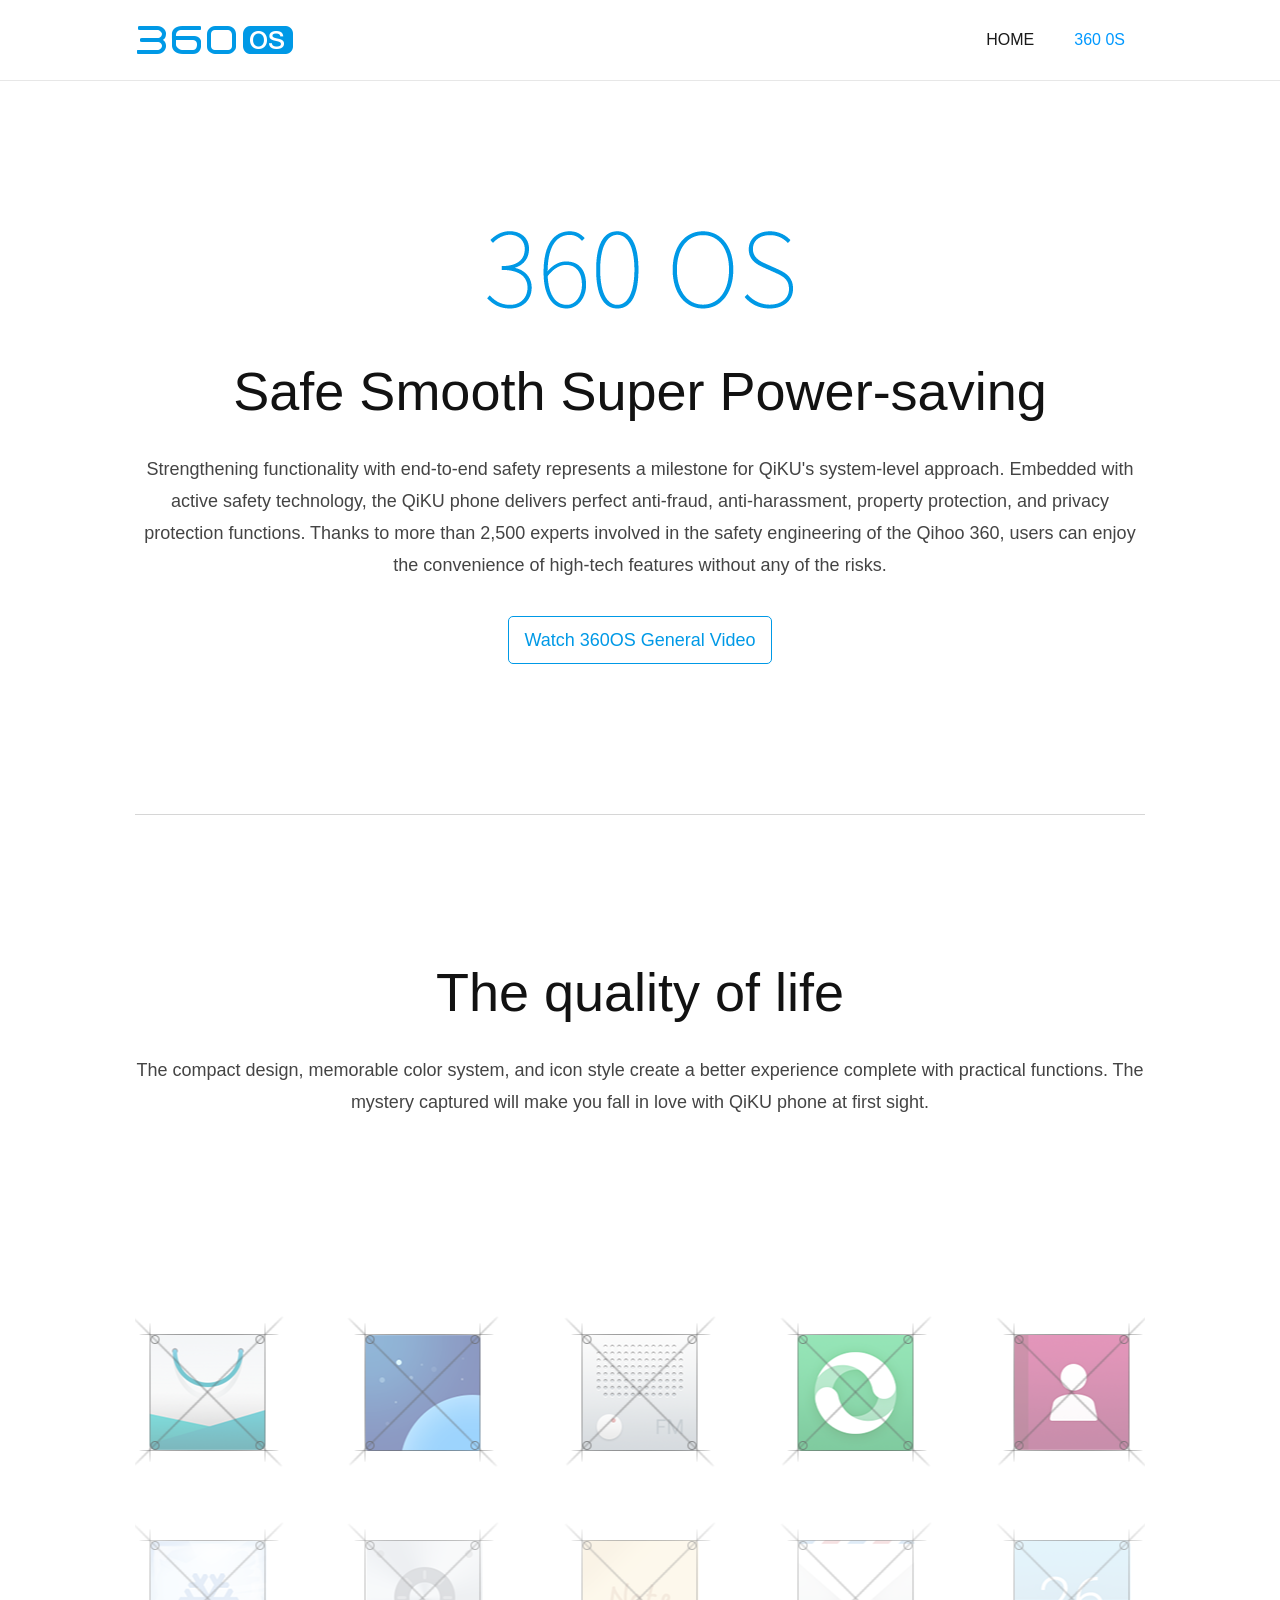
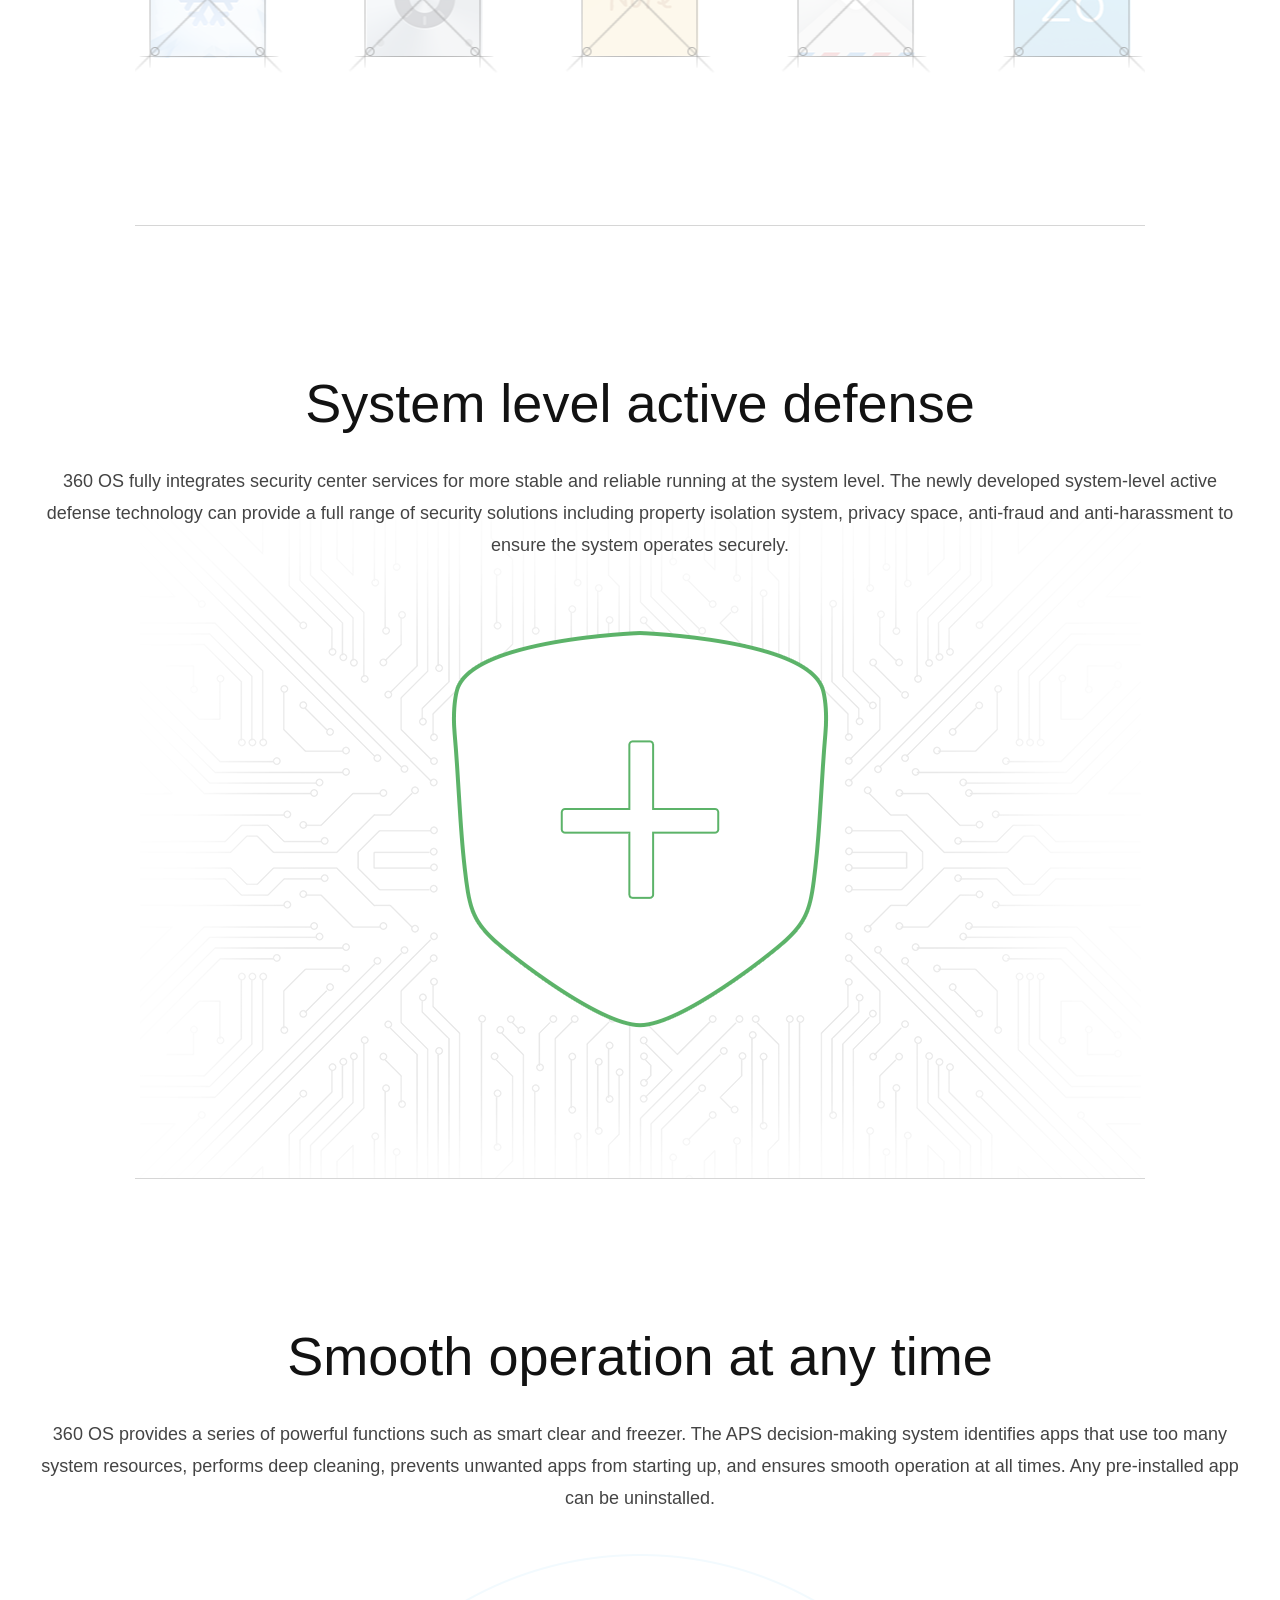
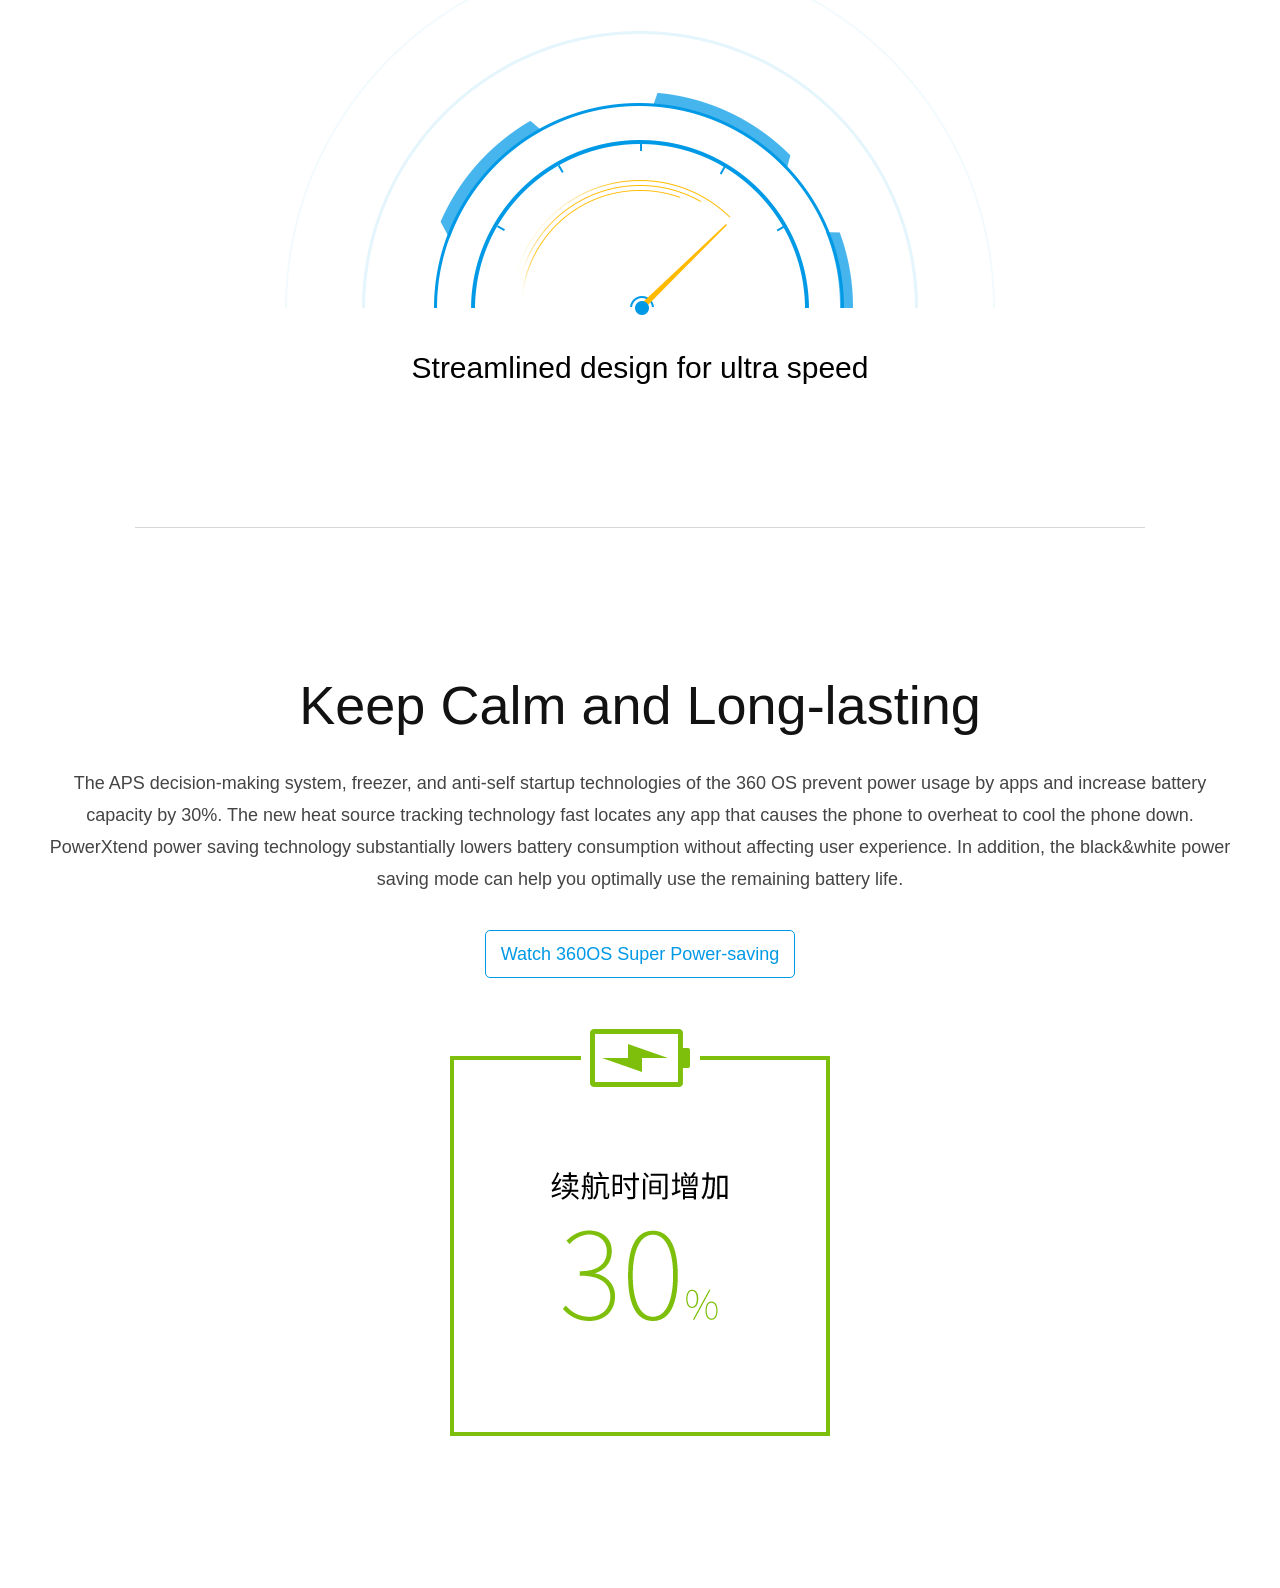
==== 360os.html @ 725a2d36 "added bundle complete" ====
<!doctype html>
<html>
    <head>
        <meta charset="utf-8">
        <title>360 OS</title>
         <meta name="keywords" content="qiku,360os">
        <meta name="description" content="qiku mall">
        <link rel="stylesheet" href="style/360os/base.css">
    </head>
    <body>
        <!-- <div class="toptb">
            <div class="head">
                <div class="tb_nav">
                    <a href="http://www.qiku.com/en/index.html" target="_blank">HOME</a>
                    <span>|</span>
                    <a href="http://mall.360.com/" target="_blank">360 MALL</a>
                    <span>|</span>
                    <a href="360os.html" class="current">360 0S</a>
                </div>
            </div>
        </div> -->
        <div class="header">
            <div class="head">
                <a href="360os.html" class="logo"></a>
                <ul class="head_nav">
                    <!--<li class="current"><a href="360os.html">概述</a></li>
                     <li><a href="design.html">设计</a></li>
                    <li><a href="safe.html">安全</a></li>
                    <li><a href="brisk.html">轻快</a></li>
                    <li><a href="power.html">省电</a></li> -->
                    <li><a href="../en/qikuterra.html" target="_blank">HOME</a></li>
                    <li class="current"><a href="360os.html" class="current">360 0S</a></li>
                </ul>
            </div>
        </div>
        <div class="overviews wraper">
            <div class="section part_os over_part_1">
                <div class="container">
                    <div class="over_os_title">
                        <figure class="os_title"></figure>
                        <!--<img src="images/360os_title.png">-->
                    </div>
                    <h2>Safe   Smooth   Super Power-saving</h2>
                    <p class="desc">Strengthening functionality with end-to-end safety represents a milestone for QiKU's system-level approach. Embedded with active safety technology, the QiKU phone delivers perfect anti-fraud, anti-harassment, property protection, and privacy protection functions. Thanks to more than 2,500 experts involved in the safety engineering of the Qihoo 360, users can enjoy the convenience of high-tech features without any of the risks.</p>
                     <p><a class="os-view-link J_canZoomImg" href="javascript:;">Watch 360OS General Video</a></p>
                </div>
            </div>
            <div class="section part_os over_part_2">
                <div class="container">
                    <h2>The quality of life</h2>
                    <p class="desc">The compact design, memorable color system, and icon style create a better experience complete with practical functions. The mystery captured will make you fall in love with QiKU phone at first sight.</p>
                    <!-- <p><a class="os-view-link" href="design.html">Watch 360OS Design</a></p> -->
                </div>
            </div>
            <div class="section part_os over_part_3">
                <div class="container">
                    <h2>System level active defense</h2>
                    <p class="desc">360 OS fully integrates security center services for more stable and reliable running at the system level. The newly developed system-level active defense technology can provide a full range of security solutions including property isolation system, privacy space, anti-fraud and anti-harassment to ensure the system operates securely.</p>
                    <!-- <p><a class="os-view-link" href="safe.html">Watch 360OS Safety</a></p> -->
                    <div class="safe">
                        <figure class="safe_img anit"></figure>
                        <!--<img src="images/over3-safe.png" width="378" height="397" alt="" class="anit" animatein="">-->
                    </div>
                </div>
            </div>
            <div class="section part_os over_part_4">
                <div class="container">
                    <h2>Smooth operation at any time</h2>
                    <p class="desc">360 OS provides a series of powerful functions such as smart clear and freezer. The APS decision-making system identifies apps that use too many system resources, performs deep cleaning, prevents unwanted apps from starting up, and ensures smooth operation at all times. Any pre-installed app can be uninstalled. </p>
                    <!-- <p><a class="os-view-link" href="brisk.html">Watch 360OS Smooth</a></p> -->
                    <div class="table">Streamlined design for ultra speed</div>
                </div>
            </div>
            <div class="section part_os over_part_5">
                <div class="container">
                    <h2>Keep Calm and Long-lasting</h2>
                    <p class="desc">The APS decision-making system, freezer, and anti-self startup technologies of the 360 OS prevent power usage by apps and increase battery capacity by 30%. The new heat source tracking technology fast locates any app that causes the phone to overheat to cool the phone down. PowerXtend power saving technology substantially lowers battery consumption without affecting user experience. In addition, the black&white power saving mode can help you optimally use the remaining battery life.</p>
                    <p><a class="os-view-link" href="power.html">Watch 360OS Super Power-saving</a></p>
                </div>
            </div>
        </div>
        <!--<div class="footer">
            <div class="foot_wrap container">
                <div class="copyright">
                    <p> © copyright 2012-2020 奇酷互联网络科技(深圳)有限公司</p>
                </div>
                <div class="foot_link">
                    <a target="_blank" href="http://weibo.com/qiku360os"><i class="i_weibo spp1_1"></i></a>
                    <a href="javascript:void(0)"><i class="i_weixin spp1-05_2"></i></a>
                    <figure class="desing-47 os_wx"></figure>
                    <img class="os_wx" src="images/360os_weixin.png" width="186" height="186">
                </div>
            </div>
        </div>-->
        <div class="" id="JimageModal2" aria-hidden="false" style="display: none;">
            <button type="button" class="close" data-dismiss="modal" aria-hidden="true">&times;</button>
            <div class="modal-body">
                <div class="big-img-block J_zoomBigImgBlock">
                    <div class="big-img-container J_zoomImgContainer">
                        <h3 class="title">360 OS</h3>
                        <object classid="clsid:D27CDB6E-AE6D-11cf-96B8-444553540000" codebase="http://download.macromedia.com/pub/shockwave/cabs/flash/swflash.cab#version=7,0,19,0" width="800" height="520">
                            <param name="movie" value="http://cloud.video.taobao.com/play/u/2067447407/p/1/e/1/t/1/29827622.swf" />
                            <param name="quality" value="high" />
                            <param name="wmode" value="transparent" />
                            <embed src="http://cloud.video.taobao.com/play/u/2067447407/p/1/e/1/t/1/29827622.swf" width="805" height="530" quality="high" pluginspage="http://www.macromedia.com/go/getflashplayer" type="application/x-shockwave-flash" allowFullScreen="true" wmode="transparent"></embed>
                        </object>


                    </div>

                </div>


            </div>
        </div>
        <script type="text/javascript" src="js/360os/jquery-1.7.2.min.js"></script>
        <script type="text/javascript" src="js/360os/base.js"></script>
        <script type="text/javascript" src="http://js.qiku.com/js/o_code.js"></script>
        <link rel="stylesheet" href="style/360os/model.css">
        <script type="text/javascript" src="js/360os/player_mp4.js"></script>
    </body>
</html>
---- style/360os/base.css ----
@charset "utf-8";
@font-face {
  font-family: 'NotoSansCJKsc';
  src: url('.360osfont/NotoSansCJKsc-Light-3500.eot');
  src:
    url('.360osfont/NotoSansCJKsc-Light-3500.woff') format('woff'),
    url('.360osfont/NotoSansCJKsc-Light-3500.ttf') format('truetype'),
    url('.360osfont/NotoSansCJKsc-Light-3500.svg') format('svg');
  font-weight: normal;
  font-style: normal;
}
html{overflow-x:hidden;overflow-y:auto;color:#fff;background:#fff;}
body{font:12px/18px "NotoSansCJKsc","Microsoft Yahei",Arial,Verdana,sans-serif;color:#333;}
a{color:#333; text-decoration:none; cursor:pointer; outline: 0 none;}
a:hover{ text-decoration:none;}
a:focus{-moz-outline-style:none;}
body,div,dl,dt,dd,ul,ol,li,h1,h2,h3,h4,h5,h6,pre,code,form,fieldset,legend,input,textarea,p,blockquote,th,td{margin:0; padding:0;}
ol,li,ul,dl,dt,dd{list-style:none;}
img{border:0;}
h1,h2,h3,h4,h5,h6{font-size:inherit;font-weight:normal;}
table{border-collapse:collapse;border-spacing:0;}
sup{vertical-align:text-top;}
sub{vertical-align:text-bottom;}
input,textarea,select,button{font-family:inherit; font-size:inherit; font-weight:inherit; outline-style:none; outline-width:0pt; resize:none; padding: 0; margin: 0;}
b,em,i{display:inline-block; font-weight:normal; font-style:normal;}
.clearfix:after { content: "."; display: block; height: 0; clear: both; visibility: hidden;} .clearfix{ zoom:1;}
.fl { float:left} .fr { float:right}
.toptb { height:31px; background:#f6f6f6; border-bottom:1px solid #eee}
.head { width:1010px; height:100%; margin:0 auto; position:relative}
.tb_nav { position:absolute; left:0; top:0; height:31px; line-height:31px; font-size:14px; color:#666}
.tb_nav span { margin:0 15px}
.tb_nav a { color:#666}
.tb_nav a:hover, .tb_nav a.current { color:#0099ff}

.container { width:1010px; height:100%; position:relative; margin:0 auto;}

.header.fixed { position:fixed; width:100%; top:0; left:0; background:rgba(255,255,255,0.9); z-index:9999;}
.header { height:80px; background:#fff; border-bottom:1px solid #e7e7e7}
.header .logo { width:158px; height:30px; display:block; background:url(../../images/360os/logo.png) no-repeat; position:absolute; left:0; top:25px}
.header .head_nav { float:right; line-height:30px; padding-top:25px}
.header .head_nav li { float:left; font-size:16px; margin:0 20px}
.header .head_nav li a { color:#1a1a1a; font-size:16px}
.header .head_nav .current a, .header .head_nav li a:hover { color:#0099ff}
.footer { height:100px; background:#f7f6f6}
.foot_wrap { position:relative}
.footer .copyright { color:#5b5b5b; font-size:14px; line-height:30px; position:absolute; left:0; top:35px}
.foot_link { position:absolute; right:0; top:37px}
.foot_link i { background-image:url(../../images/360os/os_icon.png); display:inline-block; margin-left:10px}
.i_weibo { width:34px; height:27px; background-position:0 -45px} .i_weibo:hover { background-position:0 -72px}
.i_weixin { width:32px; height:27px; background-position:-34px -45px} .i_weixin:hover { background-position:-34px -71px}
.os_wx { position:absolute; left:0; bottom:50px; z-index:9999; display:none}
@-webkit-keyframes anTop{
	0%{ -webkit-transform:translateY(100px)}
	100%{ -webkit-transform:translateY(0)}
}
@keyframes anTop{
	0%{ transform:translateY(100px)}
	100%{ transform:translateY(0)}
}
@-webkit-keyframes moveLeft{
	0%{ -webkit-transform:translateX(-100px)}
	100%{ -webkit-transform:translateX(0)}
}
@keyframes moveLeft{
0%{ transform:translateX(-100px)}
	100%{ transform:translateX(0)}
}
@-webkit-keyframes moveRight{
	0%{ -webkit-transform:translateX(100px)}
	100%{ -webkit-transform:translateX(0)}
}
@keyframes moveRight{
0%{ transform:translateX(100px)}
	100%{ transform:translateX(0)}
}
@-webkit-keyframes fadeTop{
	0%{ -webkit-transform:translateY(50px); opacity:0}
	100%{ -webkit-transform:translateY(0); opacity:1}
}
@keyframes fadeTop{
	0%{ transform:translateY(100px); opacity:0}
	100%{ transform:translateY(0); opacity:1}
}
@-webkit-keyframes fadeLeft{
	0%{ -webkit-transform:translateX(-100px); opacity:0}
	100%{ -webkit-transform:translateX(0); opacity:1}
}
@keyframes fadeLeft{
	0%{ transform:translateX(-100px); opacity:0}
	100%{ transform:translateX(0); opacity:1}
}
@-webkit-keyframes fadeRight{
	0%{ -webkit-transform:translateX(100px); opacity:0}
	100%{ -webkit-transform:translateX(0); opacity:1}
}
@keyframes fadeRight{
	0%{ transform:translateX(100px); opacity:0}
	100%{ transform:translateX(0); opacity:1}
}
.fadeLeft { -webkit-animation: fadeLeft 2s cubic-bezier(0.165, 0.840, 0.440, 1.000) 0s; animation: fadeLeft 2s cubic-bezier(0.165, 0.840, 0.440, 1.000) 0s}
.fadeRight { -webkit-animation: fadeRight 2s cubic-bezier(0.165, 0.840, 0.440, 1.000) 0s; animation: fadeRight 2s cubic-bezier(0.165, 0.840, 0.440, 1.000) 0s}
.fadeTop { -webkit-animation: fadeTop 2s cubic-bezier(0.165, 0.840, 0.440, 1.000) 0s; animation: fadeTop 2s cubic-bezier(0.165, 0.840, 0.440, 1.000) 0s}
.anTop { -webkit-animation: anTop 2s cubic-bezier(0.165, 0.840, 0.440, 1.000) 0s; animation: anTop 2s cubic-bezier(0.165, 0.840, 0.440, 1.000) 0s}
.moveLeft { -webkit-animation: moveLeft 2s cubic-bezier(0.165, 0.840, 0.440, 1.000) 0s; animation: moveLeft 2s cubic-bezier(0.165, 0.840, 0.440, 1.000) 0s}
.moveRight { -webkit-animation: moveRight 2s cubic-bezier(0.165, 0.840, 0.440, 1.000) 0s; animation: moveRight 2s cubic-bezier(0.165, 0.840, 0.440, 1.000) 0s}

.overviews { text-align:center}
.overviews .over_os_title { margin-bottom:55px}
.part_os { width:1010px; padding:150px 0; margin:0 auto; border-bottom:1px solid #d6d6d6}
.section h2 { color:#121212; font-size:54px; line-height:54px}
.section .desc { color:#444; font-size:18px; line-height:32px; padding-top:35px}
.os-view-link { display:inline-block; color:#0099e6; font-size:18px; width:auto; padding:0 15px; margin:0 auto; margin-top:35px; font-weight:lighter; text-align:center; height:46px; line-height:46px; border:1px solid #0099e6; border-radius:5px}
.os-view-link:hover { background:#0099e6; color:#fff;}
.over_part_2 { height:710px; background:url(../../images/360os/over2-figure.png) center 500px no-repeat}
.over_part_3 { background:url(../../images/360os/over3-figure.png) center 290px no-repeat;}
.over_part_3 .desc, .over_part_4 .desc, .over_part_5 .desc { width:1200px; margin-left:-95px}
.over_part_3 .safe { width:378px; height:397px; margin:0 auto; padding-top:70px}
.over_part_4 .table { color:#000; font-size:30px; font-weight:lighter; padding-top:445px; background:url(../../images/360os/over4-figure.png) center 40px no-repeat}
.over_part_5 { border-bottom:none; background:url(../../images/360os/over5-figure.png) center 500px no-repeat; height:760px}
.over_part_5 .endurance { width:370px; height:370px; border:4px solid #7ebf0b; margin:0 auto; margin-top:95px; position:relative}
.endurance .title { color:#000; font-size:30px; line-height:30px; margin-top:100px}
.endurance .data { margin:0 auto; margin-top:25px; color:#7ebf0b; font-size:120px; line-height:120px; font-weight:lighter}
.endurance .data b { font-weight:lighter; font-size:40px;}
.endurance .battery { width:120px; height:58px; background:url(../../images/360os/battery.png) center no-repeat #fff; position:absolute; left:50%; margin-left:-60px; top:-29px}
@media screen and (max-width: 1800px) { 
	.part_os { width:1560px}
}
@media screen and (max-width: 1600px) { 
	.part_os { width:1400px}
}
@media screen and (max-width: 1400px) { 
	.part_os { width:1010px}
}
.des_part_1 { background:#fafafa; height:1112px; overflow:hidden}
.des_part_1 .part_title { width:1200px; text-align:center; position:absolute; z-index:200; top:150px; left:50%; margin-left:-600px}
.des_part_1 .figure { position:absolute; z-index:100; top:410px; left:46px}
.des_part_2 { background:black; height:1000px; overflow:hidden}
.des_part_2 .text { padding-top:140px}
.des_part_2 .text h2, .des_part_2 .text p{ text-align:center; color:#fff}
.des_part_2 .figure img { margin-left:-102px; margin-top:95px; display:block}
.col_2_1 { width:50%}
.des_part_3 .text { text-align:center}
.des_part_3 .col { margin-top:90px; float:left}
.des_part_3 .col .figure, .des_part_4 .col .figure { text-align:center; height:726px; overflow:hidden}
.des_part_3 .col_title, .des_part_4 .col_title { color:#1a1a1a; font-size:24px; line-height:24px;}
.des_part_3 .col_desc, .des_part_4 .col_desc { color:#1a1a1a; font-size:16px; line-height:26px; margin-top:18px;}
.des_part_3 .col_title, .des_part_3 .col_desc { padding-left:30px}
.des_part_4 .text { text-align:center}
/*.des_part_4 .figure-wrap { width:1260px; margin-left:-125px}*/
.des_part_4 .col { width:420px; margin-top:90px}
.des_part_4 .col_title, .des_part_4 .col_desc { padding-left:50px}
.des_part_5 { height:900px; border-bottom:none}
.des_part_5 .text { position:absolute; top:310px; left:320px; z-index:200}
.des_part_5 .text h2 { text-align:center}
.des_part_5 .figure { position:absolute; z-index:100}
.des_part_5 .figure-1 { left:-160px; top:50px}
.des_part_5 .figure-2 { right:-170px; top:0}

.safe_part_1 h2, .safe_part_1 .desc { text-align:center}
.safe_part_1 .figure { width:800px; margin:0 auto; margin-top:90px; position:relative}
.os-safe1-1 { float:left; position:relative; z-index:110}
.os-safe1-2 { position:absolute; left:460px; top:28px; z-index:100}
.part_tm h2 { font-size:40px; line-height:54px}
.part_tm h2 b{font-family: Arial,Verdana,sans-serif;}
.part_tm .desc { font-size:16px; line-height:27px}
.safe_2_1 { height:850px; position:relative}
.safe_2_1 .figure { position:absolute; left:480px; top:0}
.safe_2_1 .text { float:left; padding-top:66px}
.os_text_title { margin-bottom:55px; font-size:26px; color:#000; line-height:64px}
.os_text_title .icon { float:left; margin-right:20px; background-image:url(../../images/360os/os_icon.png);}
.safe_2_1 .os_text_title  .icon { width:64px; height:64px; display:block; background-position:0 -116px;}
.safe_2_2 .col { float:left; line-height:27px; color:#1a1a1a; width:400px; margin-left:80px}
.safe_2_2 .col .figure { text-align:center}
.safe_2_2 .col .title { font-size:24px; padding-left:30px}
.safe_2_2 .col .intro { font-size:16px; margin-top:15px; padding-left:30px; color:#444}
.safe_part_3 { height:800px}
.safe_part_3 .text .icon { width:68px; height:68px; display:block;  background-position:-64px -180px}
.safe_part_3 .text { position:absolute; left:600px; top:10px; width:460px}
.safe_part_3 .figure { position:absolute; left:-350px; top:-50px}
.safe_part_4 .os_text_title .icon { width:67px; height:67px; display:block; background-position:-128px -116px}
.safe_part_4 .text .desc { padding:0; margin-left:100px}
.safe_part_4 .slides { margin-top:100px}
.cloud_services_tabs { height:880px; position:relative; margin-top:110px}
.cloud_services_tabs .slides { width:900px; margin:0 auto; height:880px; overflow:hidden; position:relative}
.cloud_services_img { height:880px; position:absolute; left:0; top:0}
.cloud_services_img .col { float:left; width:450px; color:#1a1a1a; line-height:27px}
.cloud_services_img .col .figure { text-align:center}
.cloud_services_img .col .title { font-size:24px; padding-left:30px}
.cloud_services_img .col .intro { font-size:16px; margin-top:15px; padding-left:30px; color:#444}
.cloud_services_tabs .part_4_prev, .cloud_services_tabs .part_4_next { display:block; width:43px; height:85px; position:absolute; cursor:pointer; background-image:url(../../images/360os/os_icon.png)}
.cloud_services_tabs .part_4_prev { background-position:-185px -15px; left:-45px; top:290px}
.cloud_services_tabs .part_4_next { background-position:-237px -15px; right:-45px; top:290px}

.safe_part_5 { height:670px}
.safe_part_5 .os_text_title .icon { display:block; width:64px; height:64px; background-position:-195px -116px}
.safe_part_5 .text { float:right; padding-top:42px}
.safe_part_5 .figure { position:absolute; left:0; top:0}
.os-safe5-1 { position:absolute; left:-145px; top:5px; z-index:10}
.os-safe5-2 { position:absolute; left:75px; top:0; z-index:20}
@-webkit-keyframes mask1{
	0%{ -webkit-transform:translate(250px,80px) scale(1.1,1.1); opacity:0}
	100%{}
}
@keyframes mask1{
	0%{ transform:translate(250px,80px) scale(1.1,1.1); opacity:0}
	100%{}
}
@-webkit-keyframes mask2{
	0%{ -webkit-transform:translate(-310px,-100px) scale(0.87,0.87); opacity:0}
	100%{}
}
@keyframes mask2{
	0%{ transform:translate(-310px,-100px) scale(0.87,0.87); opacity:0}
	100%{ }
}
.safe_part_6 { height:900px; }
.safe_part_6 .os_text_title .icon { display:block; width:64px; height:64px; background-position:-133px -184px}
.safe_part_6 .text { position:absolute; left:0; top:80px; z-index:200}
.safe_part_6 .figure { position:absolute; left:380px; top:0; z-index:100;}
.safe_part_6 .figure img { display:block; position:absolute;}
.safe_part_6 .figure .mask1 { left:-200px; top:0px; }
.safe_part_6 .figure .mask2 { left:300px; top:100px; }
.safe_part_6 .move .mask1 { -webkit-animation: mask1 2s cubic-bezier(0.165, 0.840, 0.440, 1.000) 0s; animation: mask1 2s cubic-bezier(0.165, 0.840, 0.440, 1.000) 0s}
.safe_part_6 .move .mask2 { -webkit-animation: mask2 2s cubic-bezier(0.165, 0.840, 0.440, 1.000) 0s; animation: mask2 2s cubic-bezier(0.165, 0.840, 0.440, 1.000) 0s}

.safe_part_7 { height:840px}
.safe_part_7 .os_text_title .icon { display:block; width:64px; height:64px; background-position:-198px -183px}
.safe_part_7 .text .data, .safe_part_8 .text .data { font-size:16px; color:#1a1a1a; margin-top:80px; line-height:26px}
.safe_part_7 .text { float:right; padding-top:142px}
.safe_part_7 .figure { position:absolute; left:-200px}

.safe_part_8 { height:800px; border-bottom:none}
.safe_part_8 .os_text_title .icon { display:block; width:64px; height:64px; background-position:0 -180px}
.safe_part_8 .text { position:absolute; left:0; top:0; z-index:200}
.safe_part_8 .figure { position:absolute; left:430px; top:0; z-index:100}

.brisk_part_1 { height:1230px; background:#fafafa; overflow:hidden}
.brisk_part_1 h2 { text-align:center; padding-top:148px}
.brisk_part_1 .desc { text-align:center}
.brisk_part_1 .figure { width:100%; height:600px; margin:0 auto; top:440px; left:0; position:absolute}
.brisk_part_1 .figure img { display:block}
.brisk_part_1 .brisk-1-1, .brisk_part_1 .brisk-1-2, .brisk_part_1 .brisk-1-3 { position:absolute; top:0; left:50%; }
.brisk_part_1 .brisk-1-1 { margin-left:-678px; z-index:100; transform:translateY(100px)}
.brisk_part_1 .brisk-1-2 { margin-left:-627px; z-index:99; top:10px; transform:translateY(40px)}
.brisk_part_1 .brisk-1-3 { margin-left:-565px; z-index:98; top:70px}
.play .brisk-1-1, .play .brisk-1-2 { transform:translateY(0px); -webkit-transform:translateY(0px); transition:all 2s cubic-bezier(0.165, 0.840, 0.440, 1.000) 0s; -webkit-transition:all 2s cubic-bezier(0.165, 0.840, 0.440, 1.000) 0s;}

.brisk_part_2 .os_text_title .icon { display:block; width:64px; height:64px; background-position:0 -248px}
.brisk_part_2 .desc { padding:0; margin-left:225px}
.brisk_part_2 .video { width:640px; margin:0 auto; margin-top:100px}

.brisk_part_3 { border-bottom:none}
.brisk_part_3 .os_text_title .icon { display:block; width:64px; height:64px; background-position:-64px -248px}
.brisk_3_1 .text { padding-top:110px}
.brisk_3_1 .figure { position:relative}
.brisk_3_1 .figure video { position:absolute; left:34px; top:50px}
.brisk_3_2 { margin-top:75px}
.brisk_3_2 .col { float:left; width:400px; line-height:27px; color:#1a1a1a}
.brisk_3_2 .col_1 { float:left}
.brisk_3_2 .col_2 { float:right}
.brisk_3_2 .col .title { font-size:24px; padding-left:30px}
.brisk_3_2 .col .intro { font-size:16px; margin-top:15px; padding-left:30px}

.brisk_part_4 {
	height: 720px;
	background-position: center top;
	background-color: #4297cc;
	background-repeat: no-repeat;
	background-image: url(../../images/360os/brisk4_bg.jpg);
	overflow: hidden;
}
.brisk_part_4 .os_text_title { color:#fff}
.brisk_part_4 .os_text_title .icon { display:block; width:64px; height:64px; background-position:-133px -248px}
.brisk_part_4 .text h2, .brisk_part_4 .text .desc { color:#fff}
.brisk_part_4 .container { padding-top:150px; height:440px}
.brisk_part_4 .text { padding-top:20px}

.brisk_part_5 { height:625px; background:#f5f5f5; overflow:hidden}
.brisk_part_5 .os_text_title .icon { display:block; width:64px; height:64px; background-position:-198px -248px}
.brisk_part_5 .container { padding-top:150px; height:475px}
.brisk_part_5 .figure { width:550px; position:absolute; left:535px; top:150px}
.brisk_part_5 .app_box { display:block; margin:0 25px; margin-top:60px; width:106px; height:106px; float:left; position:relative}
@-webkit-keyframes tip{
	0%,100%{ -webkit-transform:translateY(0px)}
	50%{ -webkit-transform:translateX(10px)}
}
@keyframes tip{
	0%,100%{ transform:translateY(0px)}
	50%{ transform:translateY(10px)}
}
.brisk_part_5 .figure .tip { position:absolute; left:195px; top:-10px; -webkit-animation:tip 1s linear 0s infinite; animation:tip 1s linear 0s infinite}
.brisk_part_5 .app_icon { width:100%; height:100%; background-image:url(../../images/360os/os_icon.png)}
.brisk_part_5 .app_box1 .app_icon { background-position:-12px -501px}
.brisk_part_5 .app_box2 .app_icon { background-position:-179px -501px}
.brisk_part_5 .app_box3 .app_icon { background-position:-345px -501px}
.brisk_part_5 .app_box4 .app_icon { background-position:-11px -665px}
.brisk_part_5 .app_box5 .app_icon { background-position:-180px -665px}
.brisk_part_5 .app_box6 .app_icon { background-position:-345px -665px}
.brisk_part_5 .app_box .off { display:block; width:30px; height:31px; background-image:url(../../images/360os/os_icon.png); background-position:-100px -60px; position:absolute; right:-10px; top:-10px; cursor:pointer}
.app_box.hide { background:#dcdcdc;transition:all 1s cubic-bezier(0.165, 0.840, 0.440, 1.000) 0s; -webkit-transition:all 1s cubic-bezier(0.165, 0.840, 0.440, 1.000) 0s;}
.app_box.hide .off { opacity:0;filter:alpha(opacity=0)}
.app_box.hide .app_icon { transform:scale(0,0); -webkit-transform:scale(0,0); opacity:0; filter:alpha(opacity=0); transition:all 1s cubic-bezier(0.165, 0.840, 0.440, 1.000) 0s; -webkit-transition:all 1s cubic-bezier(0.165, 0.840, 0.440, 1.000) 0s;}
.brisk_part_5 .tip.hide { opacity:0;filter:alpha(opacity=0)}

.brisk_part_6 .text .desc { padding:0; margin-left:200px}
.brisk_part_6 .os_text_title .icon { display:block; width:64px; height:64px; background-position:0 -315px}
.brisk_part_6 .figure { margin-top:100px}
.brisk_part_6 .figure img { display:block; margin-left:-121px}

.brisk_part_7 { height:910px; border-bottom:none}
.brisk_part_7 .os_text_title .icon { display:block; width:64px; height:64px; background-position:-65px -315px}
.brisk_part_7 .text { position:absolute; left:15px; top:200px}
.brisk_part_7 .figure { position:absolute; left:535px; top:0}
.brisk_part_7 .brisk7-1 { position:absolute; left:0; top:0; z-index:90}
.brisk_part_7 .brisk7-2 { position:absolute; left:290px; top:25px; z-index:80}

.power_part_1 h2, .power_part_1 .desc { text-align:center}
.power_1_2 { width:1000px; margin:0 auto; margin-top:120px;}
.power_1_2 .col { float:left; width:250px; text-align:center}
.power_1_2 .col b { display:block; width:88px; height:88px; margin:0 auto; background-image:url(../../images/360os/os_icon.png)}
.power_1_2 .col_1 .icon { background-position:0 -390px}
.power_1_2 .col_2 .icon { background-position:-92px -390px}
.power_1_2 .col_3 .icon { background-position:-183px -390px}
.power_1_2 .col_4 .icon { background-position:-275px -390px}
.power_1_2 .col p { text-align:center; font-size:18px; color:#5d5d5d; margin-top:35px}

.power_part_2 { height:725px}
.power_part_2 .os_text_title .icon { display:block; width:62px; height:62px; background-position:-133px -315px}
.power_part_2 .text .powerXtend { margin-top:50px}
.power_part_2 .text { float:right; padding-top:30px}
.power_part_2 .figure { position:absolute; left:-250px; top:0}
.power_part_2 .figure img { position:absolute; top:0; left:0}
.power_part_2 .figure .power_2_1 { position:absolute; left:0; top:0; z-index:90}
.power_part_2 .figure .power_2_2 { position:absolute; left:190px; top:0; z-index:89}
.power_part_2 .figure .power_2_3 { position:absolute; left:380px; top:0; z-index:88}
.power_part_2 .figure .power_2_4 { position:absolute; left:-270px; top:380px; z-index:99}

.power_part_3 { height:670px}
.power_part_3 .os_text_title .icon { display:block; width:62px; height:62px; background-position:-198px -315px}
.power_part_3 .text { float:left; padding-top:50px}
.power_part_3 .figure { position:absolute; left:550px; top:0}
@-webkit-keyframes moire{
	0%{ -webkit-transform:scale(0.8,0.8); opacity:0}
	100%{ -webkit-transform:scale(1,1); opacity:1}
}
@keyframes moire{
	0%{ transform:scale(0.8,0.8); opacity:0}
	50%{ transform:scale(0.9,0.9); opacity:1}
	100%{ transform:scale(1,1); opacity:0}
}
.power_part_4 { height:660px}
.power_part_4 .os_text_title .icon { display:block; width:62px; height:62px; background-position:-263px -248px}
.power_part_4 .text { float:right; padding-top:38px}
.power_part_4 .figure { position:absolute; left:80px; top:-20px; z-index:100}
.power_part_4 .os_cpu {
	background-repeat: no-repeat;
	background-size: 600px 450px;
	background-image:url("../../images/360os/os_power_cpu.jpg");
	background-position: center top;
	width:600px;
	height:450px;
	position:absolute;
	left:-385px;
	top:70px;
	z-index:10;
}
.power_part_4 .os_cpu .hot { position:absolute; left:70px; top:78px}
.power_part_4 .os_cpu .hot img,.power_part_4 .os_cpu .hot .desing-44 { -webkit-animation: moire 1.5s linear 0s infinite; animation: moire 1.5s linear 0s infinite}

.power_part_5 { height:660px; border-bottom:none}
.power_part_5 .os_text_title .icon { display:block; width:62px; height:62px; background-position:-263px -314px}
.power_part_5 .text { float:left; padding-top:40px}
.power_part_5 .data { margin-top:65px}
.power_part_5 .figure { position:absolute; left:560px; top:0}


.div-video{
	position: relative;
}

.div-video .video{
	position: absolute;
	width: 318px;
	height: 564px;
	/* border: 1px solid red; */
	left: 45px;
	top: 48px;
}

.div-video .video2{
	position: absolute;
	width: 318px;
	height: 564px;
	/* border: 1px solid red; */
	left: 33px;
	top: 50px;
}

.div-video .video3{
	position: absolute;
	width: 318px;
	height: 564px;
	/* border: 1px solid red; */
	left: 0;
	top: 0;
}

.div-video .video #backgroundvideo,.div-video .video #backgroundvideo2,.div-video .video2 #backgroundvideo,.div-video .video3 #backgroundvideo{
	width: 100%;
	height: 100%;
	vertical-align: baseline;
	background: transparent;
}

/* 增加2x圖片 */
figure{
	margin: 0;
	padding: 0;
}
.os_title {
	background-repeat: no-repeat;
	background-size: 306px 78px;
	height: 78px;
	 width: 306px;
	 width: 100%;
	background-image:url("../../images/360os/360os_title.png");
	background-position: center top;
}
.safe_img{
	background-repeat: no-repeat;
	background-size: 378px 397px;
	height: 397px;
	width: 378px;
	width: 100%;
	background-image:url("../../images/360os/over3-safe.png");
	background-position: center top;
}
.desing-1{
	background-repeat: no-repeat;
	background-size: 918px 626px;
	height: 626px;
	width: 918px;
	background-image:url("../../images/360os/design1_figure.jpg");
	background-position: center top;
}

.desing-2{
	background-repeat: no-repeat;
	background-size: 1215px 482px;
	height: 482px;
	width: 1215px;
	margin-left: -102px;
	margin-top: 95px;
	background-image:url("../../images/360os/design2_figure.png");
	background-position: center top;
}
.desing-3{
	background-repeat: no-repeat;
	background-size: 397px 726px;
	height: 726px;
	width: 397px;
	background-image:url("../../images/360os/use-scene-1.png");
	background-position: center top;
}
.desing-4{
	background-repeat: no-repeat;
	background-size: 397px 726px;
	height: 726px;
	width: 397px;
	background-image:url("../../images/360os/use-scene-2.png");
	background-position: center top;
}
.desing-5{
	background-repeat: no-repeat;
	background-size: 397px 726px;
	height: 726px;
	width: 397px;
	background-image:url("../../images/360os/use-scene-3.png");
	background-position: center top;
}
.desing-6{
	background-repeat: no-repeat;
	background-size: 397px 726px;
	height: 726px;
	width: 397px;
	background-image:url("../../images/360os/use-scene-4.png");
	background-position: center top;
}
.desing-7{
	background-repeat: no-repeat;
	background-size: 397px 726px;
	height: 726px;
	width: 100%;
	background-image:url("../../images/360os/use-experience-2.png");
	background-position: center top;
}
.desing-8{
	background-repeat: no-repeat;
	background-size: 397px 726px;
	height: 726px;
	width: 100%;
	background-image:url("../../images/360os/use-experience-3.png");
	background-position: center top;
}
.desing-9{
	background-repeat: no-repeat;
	background-size: 331px 860px;
	height: 860px;
	width: 331px;
	background-image:url("../../images/360os/os-theme-1.png");
	background-position: center top;
}
.desing-10{
	background-repeat: no-repeat;
	background-size: 398px 908px;
	height: 908px;
	width: 398px;
	background-image:url("../../images/360os/os-theme-2.png");
	background-position: center top;
}

.desing-11{
	background-repeat: no-repeat;
	background-size: 597px 701px;
	height: 701px;
	width: 597px;
	background-image:url("../../images/360os/safe-1-2.png");
	background-position: center top;
}

.desing-12{
	background-repeat: no-repeat;
	background-size: 338px 658px;
	height: 658px;
	width: 338px;
	background-image:url("../../images/360os/safe-1-1.png");
	background-position: center top;
}
.desing-13{
	background-repeat: no-repeat;
	background-size: 996px 810px;
	height: 810px;
	width: 996px;
	background-image:url("../../images/360os/safe2_figure.jpg");
	background-position: center top;
}
.desing-14{
	background-repeat: no-repeat;
	background-size: 397px 726px;
	height: 726px;
	width: 397px;
	background-image:url("../../images/360os/property_col_1.png");
	background-position: center top;
}
.desing-15{
	background-repeat: no-repeat;
	background-size: 397px 726px;
	height: 726px;
	width: 397px;
	background-image:url("../../images/360os/property_col_2.png");
	background-position: center top;
}
.desing-16{
	background-repeat: no-repeat;
	background-size: 927px 825px;
	height: 825px;
	width: 927px;
	background-image:url("../../images/360os/safe_privacy_figure.png");
	background-position: center top;
}
.desing-17{
	background-repeat: no-repeat;
	background-size: 397px 726px;
	height: 726px;
	width: 397px;
	background-image:url("../../images/360os/cloud_services_1.png");
	background-position: center top;
}
.desing-18{
	background-repeat: no-repeat;
	background-size: 397px 726px;
	height: 726px;
	width: 397px;
	background-image:url("../../images/360os/cloud_services_2.png");
	background-position: center top;
}
.desing-19{
	background-repeat: no-repeat;
	background-size: 397px 726px;
	height: 726px;
	width: 397px;
	background-image:url("../../images/360os/cloud_services_3.png");
	background-position: center top;
}
.desing-20{
	background-repeat: no-repeat;
	background-size: 397px 726px;
	height: 726px;
	width: 397px;
	background-image:url("../../images/360os/cloud_services_4.png");
	background-position: center top;
}
.desing-21{
	background-repeat: no-repeat;
	background-size: 378px 663px;
	height: 663px;
	width: 378px;
	background-image:url("../../images/360os/app_lock_1.png");
	background-position: center top;
}
.desing-22{
	background-repeat: no-repeat;
	background-size: 378px 670px;
	height: 670px;
	width: 378px;
	background-image:url("../../images/360os/app_lock_2.png");
	background-position: center top;
}
.desing-23{
	background-repeat: no-repeat;
	background-size: 1161px 982px;
	height: 982px;
	width: 1161px;
	background-image:url("../../images/360os/safe6-figure.jpg");
	background-position: center top;
}
.desing-24{
	background-repeat: no-repeat;
	background-size: 649px 831px;
	height: 831px;
	width: 649px;
	background-image:url("../../images/360os/safe_intercept_figure.png");
	background-position: center top;
}
.desing-25{
	background-repeat: no-repeat;
	background-size: 382px 56px;
	height: 56px;
	width: 382px;
	background-image:url("../../images/360os/app_num.png");
	background-position: center top;
}
.desing-26{
	background-repeat: no-repeat;
	background-size: 700px 797px;
	height: 797px;
	width: 700px;
	background-image:url("../../images/360os/safe8-figure.jpg");
	background-position: center top;
}

.desing-27{
	background-repeat: no-repeat;
	background-size: 1356px 406px;
	height: 406px;
	width: 1356px;
	background-image:url("../../images/360os/brisk-1-1.png");
	background-position: center top;
}
.desing-28{
	background-repeat: no-repeat;
	background-size: 1255px 503px;
	height: 503px;
	width: 1255px;
	background-image:url("../../images/360os/brisk-1-2.png");
	background-position: center top;
}
.desing-29{
	background-repeat: no-repeat;
	background-size: 1130px 629px;
	height: 629px;
	width: 1130px;
	background-image:url("../../images/360os/brisk-1-3.png");
	background-position: center top;
}
.desing-30{
	background-repeat: no-repeat;
	background-size: 640px 400px;
	height: 400px;
	width: 640px;
	background-image:url("../../images/360os/brisk_video.jpg");
	background-position: center top;
}
.desing-31{
	background-repeat: no-repeat;
	background-size: 397px 726px;
	height: 726px;
	width: 397px;
	background-image:url("../../images/360os/brisk3_figure.png");
	background-position: center top;
}
.desing-32{
	background-repeat: no-repeat;
	background-size: 397px 726px;
	height: 726px;
	width: 397px;
	background-image:url("../../images/360os/speed_col_1.png");
	background-position: center top;
}
.desing-33{
	background-repeat: no-repeat;
	background-size: 397px 726px;
	height: 726px;
	width: 397px;
	background-image:url("../../images/360os/speed_col_2.png");
	background-position: center top;
}
.desing-34{
	background-repeat: no-repeat;
	background-size: 1253px 726px;
	height: 726px;
	width: 1253px;
	background-image:url("../../images/360os/brisk6-figure.png");
	background-position: center top;
	margin-left: -121px;
}
.desing-35{
	background-repeat: no-repeat;
	background-size: 398px 908px;
	height: 908px;
	width: 398px;
	background-image:url("../../images/360os/brisk7-1.png");
	background-position: center top;
}
.desing-36{
	background-repeat: no-repeat;
	background-size: 359px 867px;
	height: 867px;
	width: 359px;
	background-image:url("../../images/360os/brisk7-2.png");
	background-position: center top;
}

.desing-37{
	background-repeat: no-repeat;
	background-size: 362px 642px;
	height: 642px;
	width: 362px;
	background-image:url("../../images/360os/power-2-1.png");
	background-position: center top;
}
.desing-38{
	background-repeat: no-repeat;
	background-size: 365px 642px;
	height: 642px;
	width: 365px;
	background-image:url("../../images/360os/power-2-2.png");
	background-position: center top;
}
.desing-39{
	background-repeat: no-repeat;
	background-size: 325px 642px;
	height: 642px;
	width: 325px;
	background-image:url("../../images/360os/power-2-3.png");
	background-position: center top;
}
.desing-40{
	background-repeat: no-repeat;
	background-size: 716px 352px;
	height: 352px;
	width: 716px;
	background-image:url("../../images/360os/power-2-4.png");
	background-position: center top;
}
.desing-41{
	background-repeat: no-repeat;
	background-size: 423px 115px;
	height: 115px;
	width: 423px;
	background-image:url("../../images/360os/powerXtend.png");
	background-position: center top;
}
.desing-42{
	background-repeat: no-repeat;
	background-size: 397px 726px;
	height: 726px;
	width: 397px;
	background-image:url("../../images/360os/power3-figure.png");
	background-position: center top;
}
.desing-43{
	background-repeat: no-repeat;
	background-size: 397px 726px;
	height: 726px;
	width: 397px;
	background-image:url("../../images/360os/power4-figure.png");
	background-position: center top;
}
.desing-44{
	background-repeat: no-repeat;
	background-size: 371px 371px;
	height: 371px;
	width: 371px;
	background-image:url("../../images/360os/os_cpu_hot.png");
	background-position: center top;
}
.desing-45{
	background-repeat: no-repeat;
	background-size: 340px 103px;
	height: 103px;
	width: 340px;
	background-image:url("../../images/360os/power5_data.png");
	background-position: center top;
}
.desing-46{
	background-repeat: no-repeat;
	background-size: 397px 726px;
	height: 726px;
	width: 397px;
	background-image:url("../../images/360os/power5-figure.png");
	background-position: center top;
}
.desing-47{
	background-repeat: no-repeat;
	background-size: 186px 186px;
	height: 186px;
	width: 186px;
	background-image:url("../../images/360os/360os_weixin.png");
	background-position: center top;
}
.desing-48{
	background-repeat: no-repeat;
	background-size: 121px 42px;
	height: 42px;
	width: 121px;
	background-image:url("../../images/360os/click_tip.png");
	background-position: center top;
}
@media only screen and (-webkit-min-device-pixel-ratio: 1.5), only screen and (min-resolution: 144dpi), (-webkit-min-device-pixel-ratio: 144), (min-resolution: 144dppx) {
	.os_title {
		background-image:url("../../images/360os/360os_title_2x.png");
	}
	.over_part_2 {
		background-image:url("../../images/360os/over2-figure_2x.png");
		background-position: center 500px;
		background-repeat: no-repeat;
		background-size:1015px 358px;
		height:710px;
	}

	.header .logo {
		 background-image:url("../../images/360os/logo_2x.png");
		background-repeat: no-repeat;
		background-size:158px 30px;
	}
    .safe_img{
	    background-image:url("../../images/360os/over3-safe_2x.png");
    }
	.over_part_4 .table {
		color: #000;
		font-size: 30px;
		font-weight: lighter;
		padding-top: 445px;
		background-image:url("../../images/360os/over4-figure_2x.png");
		background-position: center 40px;
		background-repeat: no-repeat;
		background-size:710px 361px;
		/*background: url(../../images/360os/over4-figure.png) center 40px no-repeat;*/
	}
	.over_part_5 {
		border-bottom: none;
		background-image:url("../../images/360os/over5-figure_2x.png");
		background-position: center 500px;
		background-repeat: no-repeat;
		background-size:380px 409px;
		/*background: url(../../images/360os/over5-figure.png) center 500px no-repeat;*/
		height: 760px;
	}

	.power_part_4 .os_cpu {
		background-repeat: no-repeat;
		background-size: 600px 450px;
		background-image:url("../../images/360os/os_power_cpu_2x.jpg");
		background-position: center top;

	}

	.brisk_part_4 {
		height: 720px;
		background-size:1920px 720px;
		background-position: center top;
		background-color: #4297cc;
		background-repeat: no-repeat;
		background-image: url(../../images/360os/brisk4_bg_2x.jpg);
		overflow: hidden;
	}

	.desing-1 {
		background-image:url("../../images/360os/design1_figure_2x.jpg");
	}
	.desing-2{
		background-repeat: no-repeat;
		background-size: 1215px 482px;
		background-image:url("../../images/360os/design2_figure_2x.png");
		background-position: center top;
	}
	.desing-3{
		background-repeat: no-repeat;
		background-size: 397px 726px;
		background-image:url("../../images/360os/use-scene-1_2x.png");
		background-position: center top;
	}
	.desing-4{
		background-repeat: no-repeat;
		background-size: 397px 726px;
		background-image:url("../../images/360os/use-scene-2_2x.png");
		background-position: center top;
	}
	.desing-5{
		background-repeat: no-repeat;
		background-size: 397px 726px;
		background-image:url("../../images/360os/use-scene-3_2x.png");
		background-position: center top;
	}
	.desing-6{
		background-repeat: no-repeat;
		background-size: 397px 726px;
		background-image:url("../../images/360os/use-scene-4_2x.png");
		background-position: center top;
	}
	.desing-7{
		background-repeat: no-repeat;
		background-size: 397px 726px;
		background-image:url("../../images/360os/use-experience-2_2x.png");
		background-position: center 3px;
	}
	.desing-8{
		background-repeat: no-repeat;
		background-size: 397px 726px;
		background-image:url("../../images/360os/use-experience-3_2x.png");
		background-position: center 3px;
	}
	.desing-9{
		background-repeat: no-repeat;
		background-size: 331px 860px;
		background-image:url("../../images/360os/os-theme-1_2x.png");
		background-position: center top;
	}
	.desing-10{
		background-repeat: no-repeat;
		background-size: 398px 908px;
		background-image:url("../../images/360os/os-theme-2_2x.png");
		background-position: center top;
	}
	.desing-11{
		background-repeat: no-repeat;
		background-size: 597px 701px;
		background-image:url("../../images/360os/safe-1-2_2x.png");
		background-position: center top;
	}

	.desing-12{
		background-repeat: no-repeat;
		background-size: 338px 658px;
		background-image:url("../../images/360os/safe-1-1_2x.png");
		/*background-position: center -8px;*/
		top: 14px;
	}
	.desing-13{
		background-repeat: no-repeat;
		background-size: 996px 810px;
		background-image:url("../../images/360os/safe2_figure_2x.jpg");
		background-position: center top;
	}
	.desing-14{
		background-repeat: no-repeat;
		background-size: 397px 726px;
		background-image:url("../../images/360os/property_col_1_2x.png");
		background-position: center top;
	}
	.desing-15{
		background-repeat: no-repeat;
		background-size: 397px 726px;
		background-image:url("../../images/360os/property_col_2_2x.png");
		background-position: center top;
	}
	.desing-16{
		background-repeat: no-repeat;
		background-size: 927px 825px;
		background-image:url("../../images/360os/safe_privacy_figure_2x.png");
		background-position: center top;
	}
	.desing-17{
		background-repeat: no-repeat;
		background-size: 397px 726px;
		background-image:url("../../images/360os/cloud_services_1_2x.png");
		background-position: center top;
	}
	.desing-18{
		background-repeat: no-repeat;
		background-size: 397px 726px;
		background-image:url("../../images/360os/cloud_services_2_2x.png");
		background-position: center top;
	}
	.desing-19{
		background-repeat: no-repeat;
		background-size: 397px 726px;
		background-image:url("../../images/360os/cloud_services_3_2x.png");
		background-position: center top;
	}
	.desing-20{
		background-repeat: no-repeat;
		background-size: 397px 726px;
		background-image:url("../../images/360os/cloud_services_4_2x.png");
		background-position: center top;
	}
	.desing-21{
		background-repeat: no-repeat;
		background-size: 378px 663px;
		background-image:url("../../images/360os/app_lock_1_2x.png");
		background-position: center top;
	}
	.desing-22{
		background-repeat: no-repeat;
		background-size: 378px 670px;
		background-image:url("../../images/360os/app_lock_2_2x.png");
		background-position: center top;
	}
	.desing-23{
		background-repeat: no-repeat;
		background-size: 1161px 982px;
		background-image:url("../../images/360os/safe6-figure_2x.jpg");
		background-position: center top;
	}
	.desing-24{
		background-repeat: no-repeat;
		background-size: 649px 831px;
		background-image:url("../../images/360os/safe_intercept_figure_2x.png");
		background-position: center top;
	}
	.desing-25{
		background-repeat: no-repeat;
		background-size: 382px 56px;
		background-image:url("../../images/360os/app_num_2x.png");
		background-position: center top;
	}
	.desing-26{
		background-repeat: no-repeat;
		background-size: 700px 797px;
		background-image:url("../../images/360os/safe8-figure_2x.jpg");
		background-position: center top;
	}
	.desing-27{
		background-repeat: no-repeat;
		background-size: 1356px 406px;
		background-image:url("../../images/360os/brisk-1-1_2x.png");
		background-position: center top;
	}
	.desing-28{
		background-repeat: no-repeat;
		background-size: 1255px 503px;
		background-image:url("../../images/360os/brisk-1-2_2x.png");
		background-position: center top;
	}
	.desing-29{
		background-repeat: no-repeat;
		background-size: 1130px 629px;
		background-image:url("../../images/360os/brisk-1-3_2x.png");
		background-position: center top;
	}
	.desing-30{
		background-repeat: no-repeat;
		background-size: 640px 400px;
		background-image:url("../../images/360os/brisk_video_2x.jpg");
		background-position: center top;
	}
	.desing-31{
		background-repeat: no-repeat;
		background-size: 397px 726px;
		background-image:url("../../images/360os/brisk3_figure_2x.png");
		background-position: center top;
	}
	.desing-32{
		background-repeat: no-repeat;
		background-size: 397px 726px;
		background-image:url("../../images/360os/speed_col_1_2x.png");
		background-position: center top;
	}
	.desing-33{
		background-repeat: no-repeat;
		background-size: 397px 726px;
		background-image:url("../../images/360os/speed_col_2_2x.png");
		background-position: center top;
	}
	.desing-34{
		background-repeat: no-repeat;
		background-size: 1253px 726px;
		background-image:url("../../images/360os/brisk6-figure_2x.png");
		background-position: center top;
	}
	.desing-35{
		background-repeat: no-repeat;
		background-size: 398px 908px;
		background-image:url("../../images/360os/brisk7-1_2x.png");
		background-position: center top;
	}
	.desing-36{
		background-repeat: no-repeat;
		background-size: 359px 867px;
		background-image:url("../../images/360os/brisk7-2_2x.png");
		background-position: center top;
	}
	.desing-37{
		background-repeat: no-repeat;
		background-size: 362px 642px;
		background-image:url("../../images/360os/power-2-1_2x.png");
		background-position: center top;
	}
	.desing-38{
		background-repeat: no-repeat;
		background-size: 365px 642px;
		background-image:url("../../images/360os/power-2-2_2x.png");
		background-position: center top;
	}
	.desing-39{
		background-repeat: no-repeat;
		background-size: 325px 642px;
		background-image:url("../../images/360os/power-2-3_2x.png");
		background-position: center top;
	}
	.desing-40{
		background-repeat: no-repeat;
		background-size: 716px 352px;
		background-image:url("../../images/360os/power-2-4_2x.png");
		background-position: center top;
	}
	.desing-41{
		background-repeat: no-repeat;
		background-size: 423px 115px;
		background-image:url("../../images/360os/powerXtend_2x.png");
		background-position: center top;
	}
	.desing-42{
		background-repeat: no-repeat;
		background-size: 397px 726px;
		background-image:url("../../images/360os/power3-figure_2x.png");
		background-position: center top;
	}
	.desing-43{
		background-repeat: no-repeat;
		background-size: 397px 726px;
		background-image:url("../../images/360os/power4-figure_2x.png");
		background-position: center top;
	}
	.desing-44{
		background-repeat: no-repeat;
		background-size: 371px 371px;
		background-image:url("../../images/360os/os_cpu_hot_2x.png");
		background-position: center top;
	}
	.desing-45{
		background-repeat: no-repeat;
		background-size: 340px 103px;
		background-image:url("../../images/360os/power5_data_2x.png");
		background-position: center top;
	}
	.desing-46{
		background-repeat: no-repeat;
		background-size: 397px 726px;
		background-image:url("../../images/360os/power5-figure_2x.png");
		background-position: center top;
	}
	.desing-47{
		background-repeat: no-repeat;
		background-size: 186px 186px;
		background-image:url("../../images/360os/360os_weixin_2x.png");
		background-position: center top;
	}
	.desing-48{
		background-repeat: no-repeat;
		background-size: 121px 42px;
		background-image:url("../../images/360os/click_tip_2x.png");
		background-position: center top;
	}




	.spr-1{background-position:-38px 0px !important;}
	.spr-2{background-position:-39px -69.5px !important;}
	.spr-3{background-position:-42px -138px !important;}
	.spr-4{background-position:-42px -203.5px !important;}
	.spr-5{background-position:-42px -269px !important;}
	.spr-6{background-position:-42px -334.5px !important;}
	.spr-7{background-position:-42px -400px !important;}
	.spr-8{background-position:-42px -465.5px !important;}
	.sp8-06{background-position:-42px -531px !important;}
	.sp8-09{background-position:-42px -596.5px !important;}
	.sp8-13{background-position:-76px -662px !important;}
	.sp8-16{background-position:-42px -694.5px !important;}
	.sp8-18{background-position:0px -760px !important;}
	.sp8-20{background-position:0px -867.5px !important;}
	.sp8-23{background-position:0px -975px !important;}
	.sp8-30{background-position:0px -1082.5px !important;}
	.sp8-32{background-position:0px -1190px !important;}
	.sp8-33{background-position:0px -1297.5px !important;}
	.sp8-37{background-position:-42px -1405px !important;}
	.sp8-39{background-position:-42px -1471.5px !important;}
	.sp9{background-position:-18px -1536px !important;}
	.sp9-05{background-position:-18px -1625.5px !important;}
	.sp9-08{background-position:-18px -1715px !important;}
	.sp9-10{background-position:-18px -1804.5px !important;}
	.sp9-17{background-position:-44px -1894px !important;}
	.sp9-21{background-position:-44px -1957.5px !important;}
	.sp9-25{background-position:-44px -2021px !important;}
	.sp9-29{background-position:-44px -2084.5px !important;}
	.spp1{background-position:-72px -2148px !important;}
	.spp1-05{background-position:-74px -2176.5px !important;}
	.spp1-05_2{background-position:-74px -2205px !important;}
	.spp1_1{background-position:-72px -2234.5px !important;}

	.spp1_1:hover{background-position:-72px -2148px !important;}
    .spp1-05_2:hover{background-position:-74px -2176.5px !important;}
	.spr-1,.spr-2,.spr-3,.spr-4,.spr-5,.spr-6,.spr-7,.spr-8,.sp8-06,.sp8-09,.sp8-13,.sp8-16,.sp8-18,.sp8-20,.sp8-23,.sp8-30,.sp8-32,.sp8-33,.sp8-37,.sp8-39,.sp9,.sp9-05,.sp9-08,.sp9-10,.sp9-17,.sp9-21,.sp9-25,.sp9-29,.spp1,.spp1-05,.spp1-05_2,.spp1_1{background-image: url(../../images/360os/os_icon_2x.png) !important;background-repeat: no-repeat;background-size: 106px 2260.5px !important;}


}
---- style/360os/model.css ----
@font-face {
    font-family: 'iconfont';
    src: url([data-uri]) format("truetype"), url([data-uri]) format("woff");
    font-weight: normal
}
.iconfont { font-family: "iconfont" !important; font-style: normal; -webkit-font-smoothing: antialiased; -webkit-text-stroke-width: 0.2px; -moz-osx-font-smoothing: grayscale }


.loader { position: relative; margin: 0 auto; width: 4px; height: 20px; background: #ff6700; overflow: visible; -webkit-animation-delay: 0s; animation-delay: 0s; -webkit-transform: scale(1, 1); -ms-transform: scale(1, 1); transform: scale(1, 1) }
.loader, .loader:before, .loader:after { -webkit-transform-origin: 50% 50%; -ms-transform-origin: 50% 50%; transform-origin: 50% 50%; -webkit-animation-name: loader; animation-name: loader; -webkit-animation-duration: .3s; animation-duration: .3s; -webkit-animation-timing-function: linear; animation-timing-function: linear; -webkit-animation-iteration-count: infinite; animation-iteration-count: infinite; -webkit-animation-direction: alternate-reverse; animation-direction: alternate-reverse }
.loader:before, .loader:after { position: absolute; left: 50%; top: 50%; width: 4px; height: 20px; content: ''; background: #ff6700 }
.loader:before { margin: -10px 0 0 -10px; -webkit-animation-delay: .25s; animation-delay: .25s; -webkit-transform: scale(1, 0.3); -ms-transform: scale(1, 0.3); transform: scale(1, 0.3) }
.loader:after { margin: -10px 0 0 6px; -webkit-animation-delay: .5s; animation-delay: .5s; -webkit-transform: scale(1, 0.5); -ms-transform: scale(1, 0.5); transform: scale(1, 0.5) }

@-webkit-keyframes loader {
    0% { -webkit-transform: scale(1, 0.5); opacity: .2; filter: alpha(opacity=20) \9 }
    100% { -webkit-transform: scale(1, 1); opacity: 1; filter: alpha(opacity=100) \9 }
}
@keyframes loader {
    0% { -webkit-transform: scale(1, 0.5); transform: scale(1, 0.5); opacity: .2; filter: alpha(opacity=20) \9 }
    100% { -webkit-transform: scale(1, 1); transform: scale(1, 1); opacity: 1; filter: alpha(opacity=100) \9 }
}
.fade { opacity: 0; filter: alpha(opacity=0) \9; -webkit-transition: opacity 0.15s linear; transition: opacity 0.15s linear }
.fade.in { opacity: 1; filter: alpha(opacity=100) \9 }
.modal-backdrop { position: fixed !important; _position: absolute; top: 0; right: 0; bottom: 0; left: 0; z-index: 1040; background-color: #000 }
.modal-backdrop.fade { opacity: 0; filter: alpha(opacity=0) \9 }
.modal-backdrop, .modal-backdrop.fade.in { opacity: 0.5; filter: alpha(opacity=50) \9 }
.modal { position: fixed !important; top: 50%; left: 50%; _position: absolute; _top: 15%; _margin-top: 0; z-index: 1050; width: 660px; margin-left: -330px; margin-top: -300px; _margin-top: 0; background-color: #fff; outline: b;display: block;}
.modal.fade { -webkit-transition: opacity 0.4s linear, top 0.4s ease-out; transition: opacity 0.4s linear, top 0.4s ease-out; top: -25% }
.modal.fade.in { top: 50%; _top: 15% }
.modal .close { position: absolute; top: 14px; right: 14px; width: 30px; height: 30px; line-height: 30px; text-align: center; color: #757575; cursor: pointer; -webkit-transition: all 0.2s; transition: all 0.2s; z-index: 10; border-radius: 15px }
.modal .close:hover { color: #fff; background-color: #e53935 }
.modal .close .iconfont { font-size: 24px; font-weight: 200; vertical-align: middle }
.modal-hide { display: none;}
.modal-header, .modal-hd { position: relative; height: 32px; padding: 14px 20px; background-color: #f5f5f5 }
.modal-header h3, .modal-header .title, .modal-hd h3, .modal-hd .title { margin: 0; font-size: 18px; font-weight: 400; line-height: 32px; color: #424242 }
.modal-body, .modal-bd { position: relative; max-height: 400px; padding: 40px 60px }








.showZoomImg .modal-backdrop, .showZoomImg .modal-backdrop.fade.in { opacity: 0.5; filter: alpha(opacity=50) \9 }
.zoom-modal { width: 830px; height: 580px; margin-left: -415px; margin-top: -275px;background-color: #000;}
.zoom-modal .close { right: -14px; top: -14px; *top: 0px; *right: 0px; border-radius: 50%; background: #fff; border: none; -webkit-box-shadow: 0 3px 4px rgba(0, 0, 0, 0.18); box-shadow: 0 3px 4px rgba(0, 0, 0, 0.18); line-height: 27px }
.zoom-modal .close:hover { background: #e53935; color: #fff }
.zoom-modal .modal-body { padding: 14px; position: relative; max-height: 700px ;background-color: #000;}
.zoom-modal .big-img-block { /* text-align: center; */ background: #eee; position: relative ;background-color: #000;}
.zoom-modal .big-img-container { width: 800px; height: 560px; overflow: hidden; _zoom: 1 ;background-color: #000;/* border: 1px solid red; */}
.zoom-modal .big-img-container:hover{cursor: pointer;}
.zoom-modal .big-img-container img { z-index: 10 }
.zoom-modal .big-img-container .loader { z-index: 5; display: none; position: absolute; top: 50%; left: 50%; margin-top: -10px }
.zoom-modal .big-img-container .img { display: none; background: #e0e0e0; position: absolute; left: 50%; top: 50% }
.zoom-modal .big-img-container.loaded img { display: none }
.zoom-modal .big-img-container.loaded .loader { display: block }
.zoom-modal .big-img-container.loaded .img { display: block; -webkit-transition: all 0.4s; transition: all 0.4s }
.zoom-modal .rotate-forward { position: absolute; top: 0px; right: 30px; list-style-type: none; display: none }
.zoom-modal .rotate-forward li { width: 60px; height: 24px; font-size: 12px; line-height: 24px; color: #333; background: #e0e0e0; margin-left: 6px; float: left; cursor: pointer; opacity: .8; filter: alpha(opacity=80) \9 }
.zoom-modal .rotate-forward li:hover { background: #b0b0b0 }
.zoom-modal.canRotate .rotate-forward { display: block }
.zoom-modal.cantrans .big-img-block img { -webkit-transition: -webkit-transform 0.4s ease-out; transition: transform 0.4s ease-out }
.zoom-modal .big-img-nav { position: absolute; width: 800px; top: 50%; z-index: 10; left: 14px; margin: 0px; padding: 0px; margin-top: -60px }
.zoom-modal .big-img-nav .nav-block { width: 30px; height: 50px; color: #fff; line-height: 50px; text-align: center; background: #b0b0b0; cursor: pointer; font-size: 20px; -webkit-user-select: none; -moz-user-select: none; -ms-user-select: none; user-select: none }
.zoom-modal .big-img-nav .nav-block:hover { background: #616161 }
.zoom-modal .big-img-nav .nav-block.dective { display: none }
.zoom-modal .big-img-nav .left-nav { float: left }
.zoom-modal .big-img-nav .right-nav { float: right }
.zoom-modal .sml-img-nav { margin-bottom: 0px; margin-top: 14px; margin-left: auto; margin-right: auto; padding: 0px; list-style-type: none; width: 372px; *zoom: 1 }
.zoom-modal .sml-img-nav:before, .zoom-modal .sml-img-nav:after { content: " "; display: table }
.zoom-modal .sml-img-nav:after { clear: both }
.zoom-modal .sml-img-nav li { float: left; width: 60px; height: 60px; border: 1px solid #fff; margin-right: 12px; overflow: hidden; _zoom: 1; cursor: pointer }
.zoom-modal .sml-img-nav li.current { border: 1px solid #ff6700 }

#backgroundvideo.h {
    width: 100%;
    height: 100%;
    vertical-align: top;
}

.big-img-container h3.title{
    font-size: 18px;
    font-weight: 400;
    line-height: 32px;
    /* color: #424242; */
    color: #fff;
}
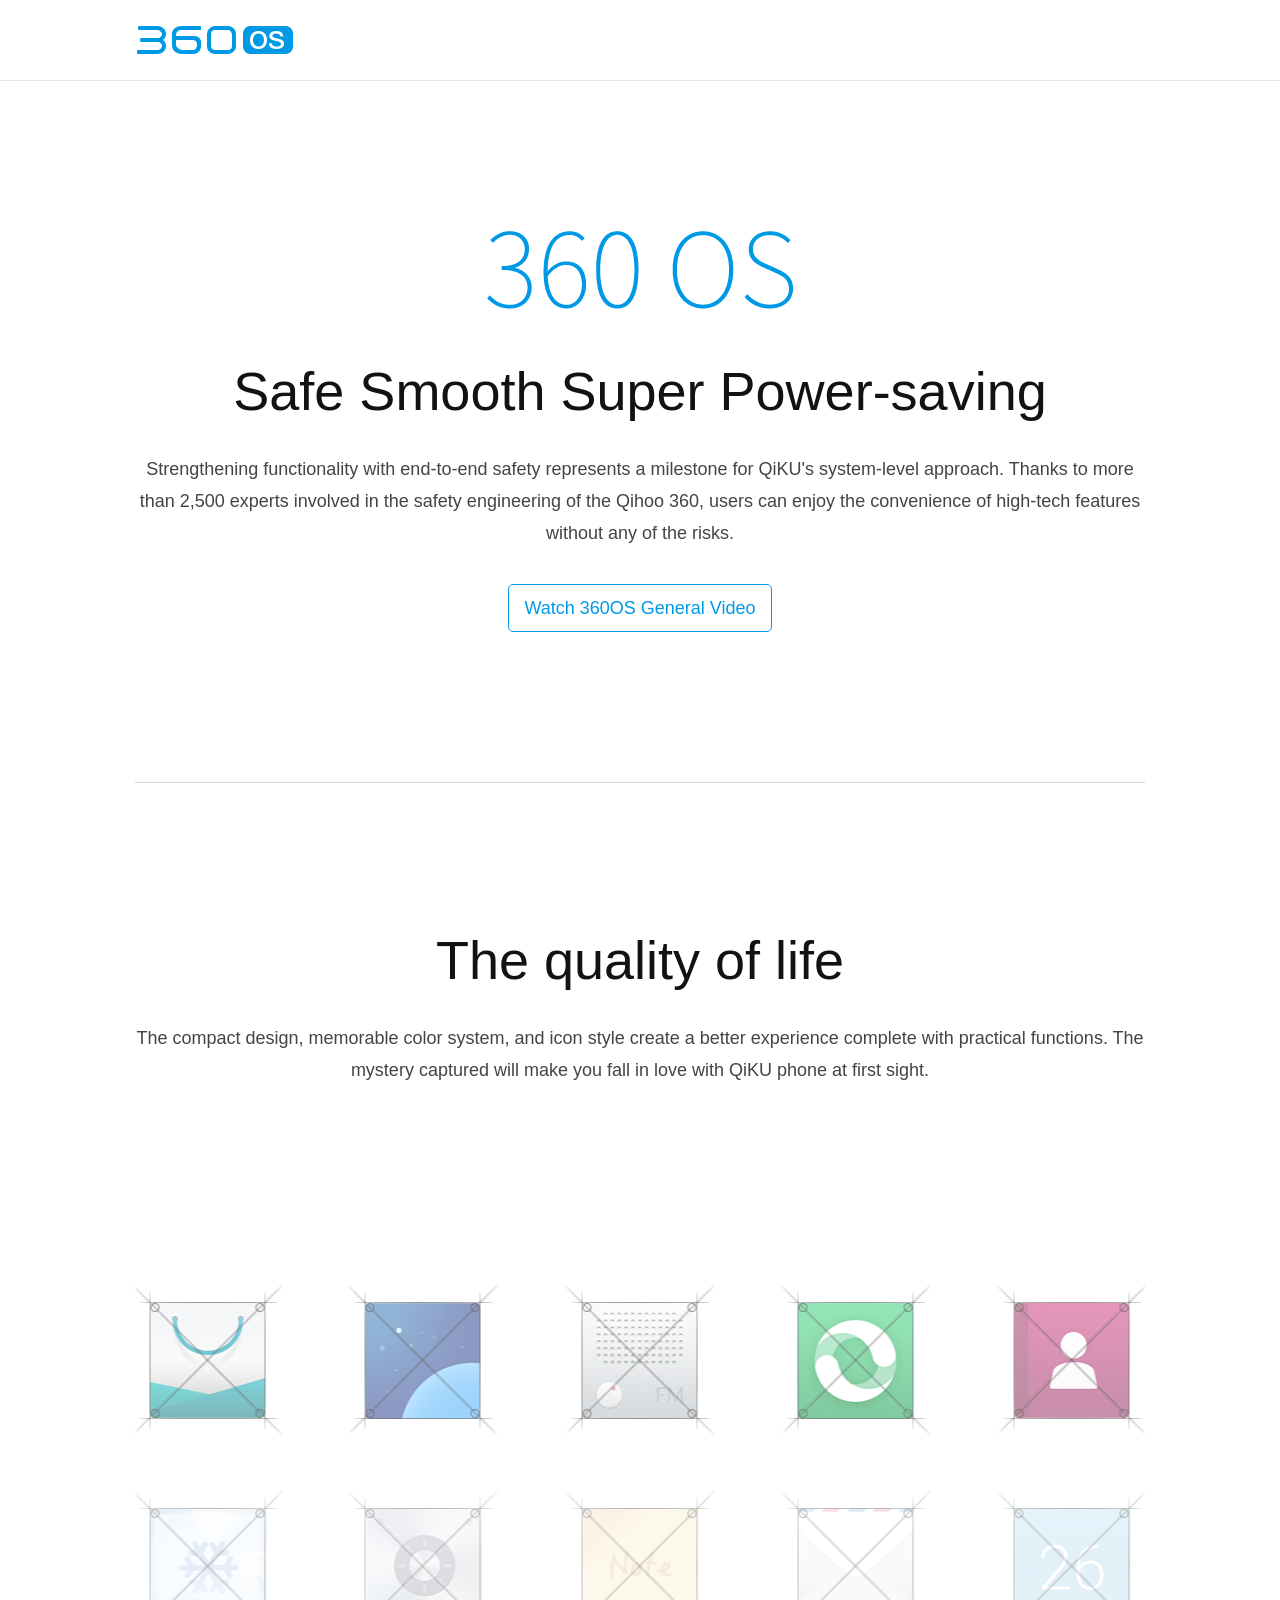
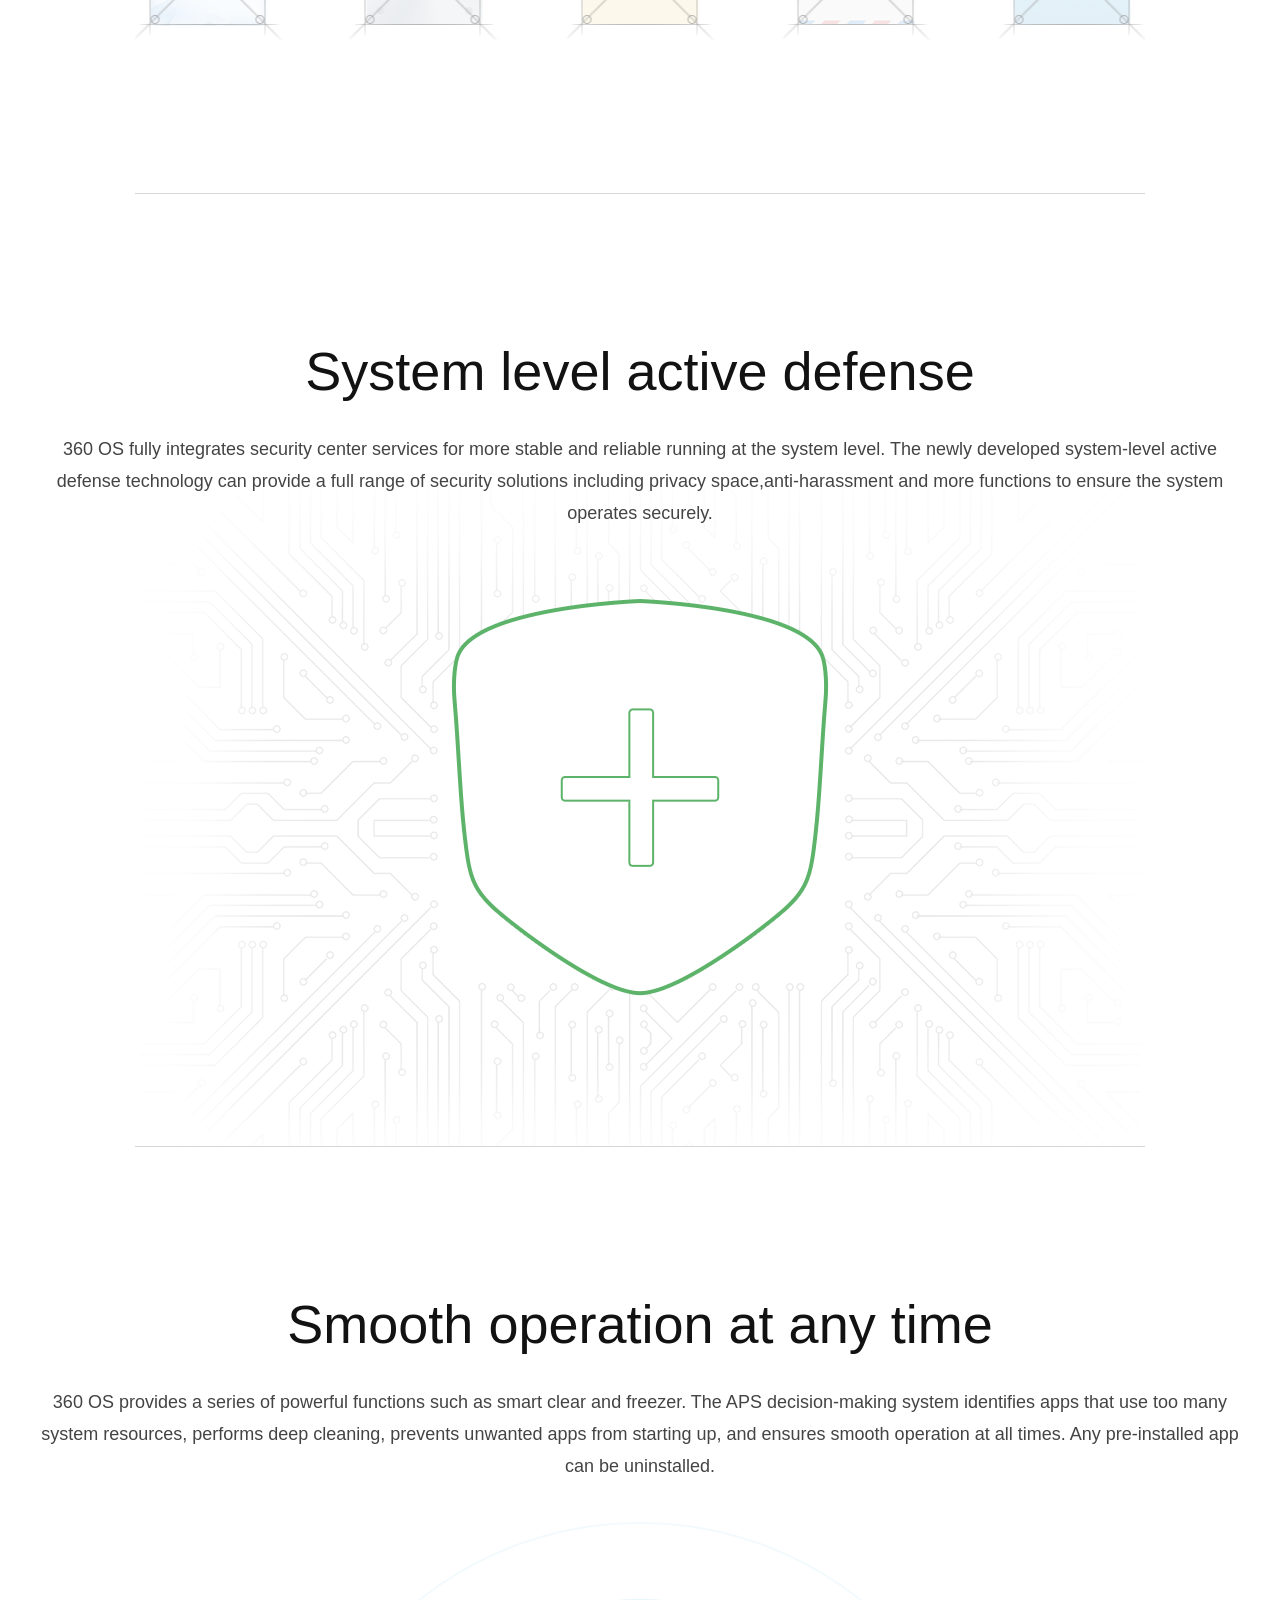
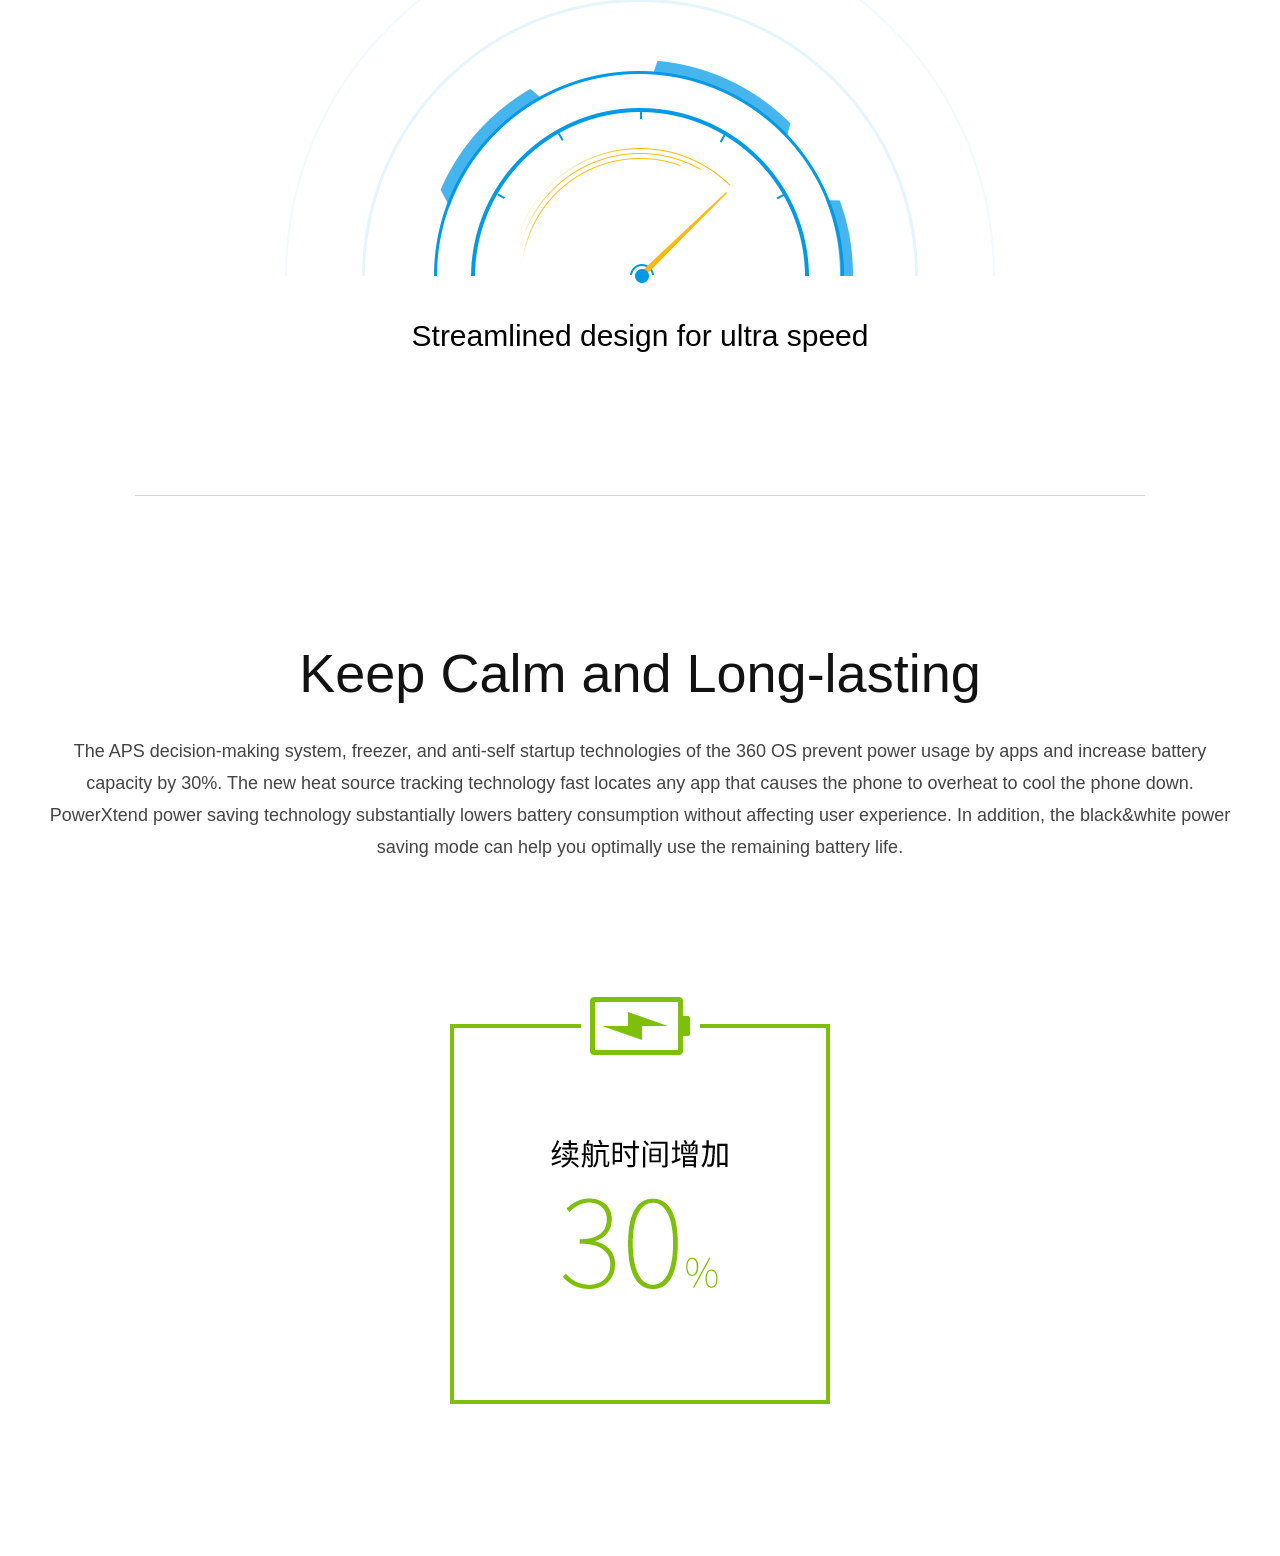
==== commit 03b9ce28: "linked website main" ====
--- a/360os.html
+++ b/360os.html
@@ -28,8 +28,8 @@
                     <li><a href="safe.html">安全</a></li>
                     <li><a href="brisk.html">轻快</a></li>
                     <li><a href="power.html">省电</a></li> -->
-                    <li><a href="../en/qikuterra.html" target="_blank">HOME</a></li>
-                    <li class="current"><a href="360os.html" class="current">360 0S</a></li>
+                    <li><a href="../en/qikuterra.html" target="_blank">&nbsp;</a></li>
+                    <li class="current"><a href="360os.html" class="current">&nbsp;</a></li>
                 </ul>
             </div>
         </div>
@@ -41,7 +41,7 @@
                         <!--<img src="images/360os_title.png">-->
                     </div>
                     <h2>Safe   Smooth   Super Power-saving</h2>
-                    <p class="desc">Strengthening functionality with end-to-end safety represents a milestone for QiKU's system-level approach. Embedded with active safety technology, the QiKU phone delivers perfect anti-fraud, anti-harassment, property protection, and privacy protection functions. Thanks to more than 2,500 experts involved in the safety engineering of the Qihoo 360, users can enjoy the convenience of high-tech features without any of the risks.</p>
+                    <p class="desc">Strengthening functionality with end-to-end safety represents a milestone for QiKU's system-level approach. Thanks to more than 2,500 experts involved in the safety engineering of the Qihoo 360, users can enjoy the convenience of high-tech features without any of the risks.</p>
                      <p><a class="os-view-link J_canZoomImg" href="javascript:;">Watch 360OS General Video</a></p>
                 </div>
             </div>
@@ -55,7 +55,7 @@
             <div class="section part_os over_part_3">
                 <div class="container">
                     <h2>System level active defense</h2>
-                    <p class="desc">360 OS fully integrates security center services for more stable and reliable running at the system level. The newly developed system-level active defense technology can provide a full range of security solutions including property isolation system, privacy space, anti-fraud and anti-harassment to ensure the system operates securely.</p>
+                    <p class="desc">360 OS fully integrates security center services for more stable and reliable running at the system level. The newly developed system-level active defense technology can provide a full range of security solutions including privacy space,anti-harassment and more functions to ensure the system operates securely.</p>
                     <!-- <p><a class="os-view-link" href="safe.html">Watch 360OS Safety</a></p> -->
                     <div class="safe">
                         <figure class="safe_img anit"></figure>
@@ -75,7 +75,6 @@
                 <div class="container">
                     <h2>Keep Calm and Long-lasting</h2>
                     <p class="desc">The APS decision-making system, freezer, and anti-self startup technologies of the 360 OS prevent power usage by apps and increase battery capacity by 30%. The new heat source tracking technology fast locates any app that causes the phone to overheat to cool the phone down. PowerXtend power saving technology substantially lowers battery consumption without affecting user experience. In addition, the black&white power saving mode can help you optimally use the remaining battery life.</p>
-                    <p><a class="os-view-link" href="power.html">Watch 360OS Super Power-saving</a></p>
                 </div>
             </div>
         </div>
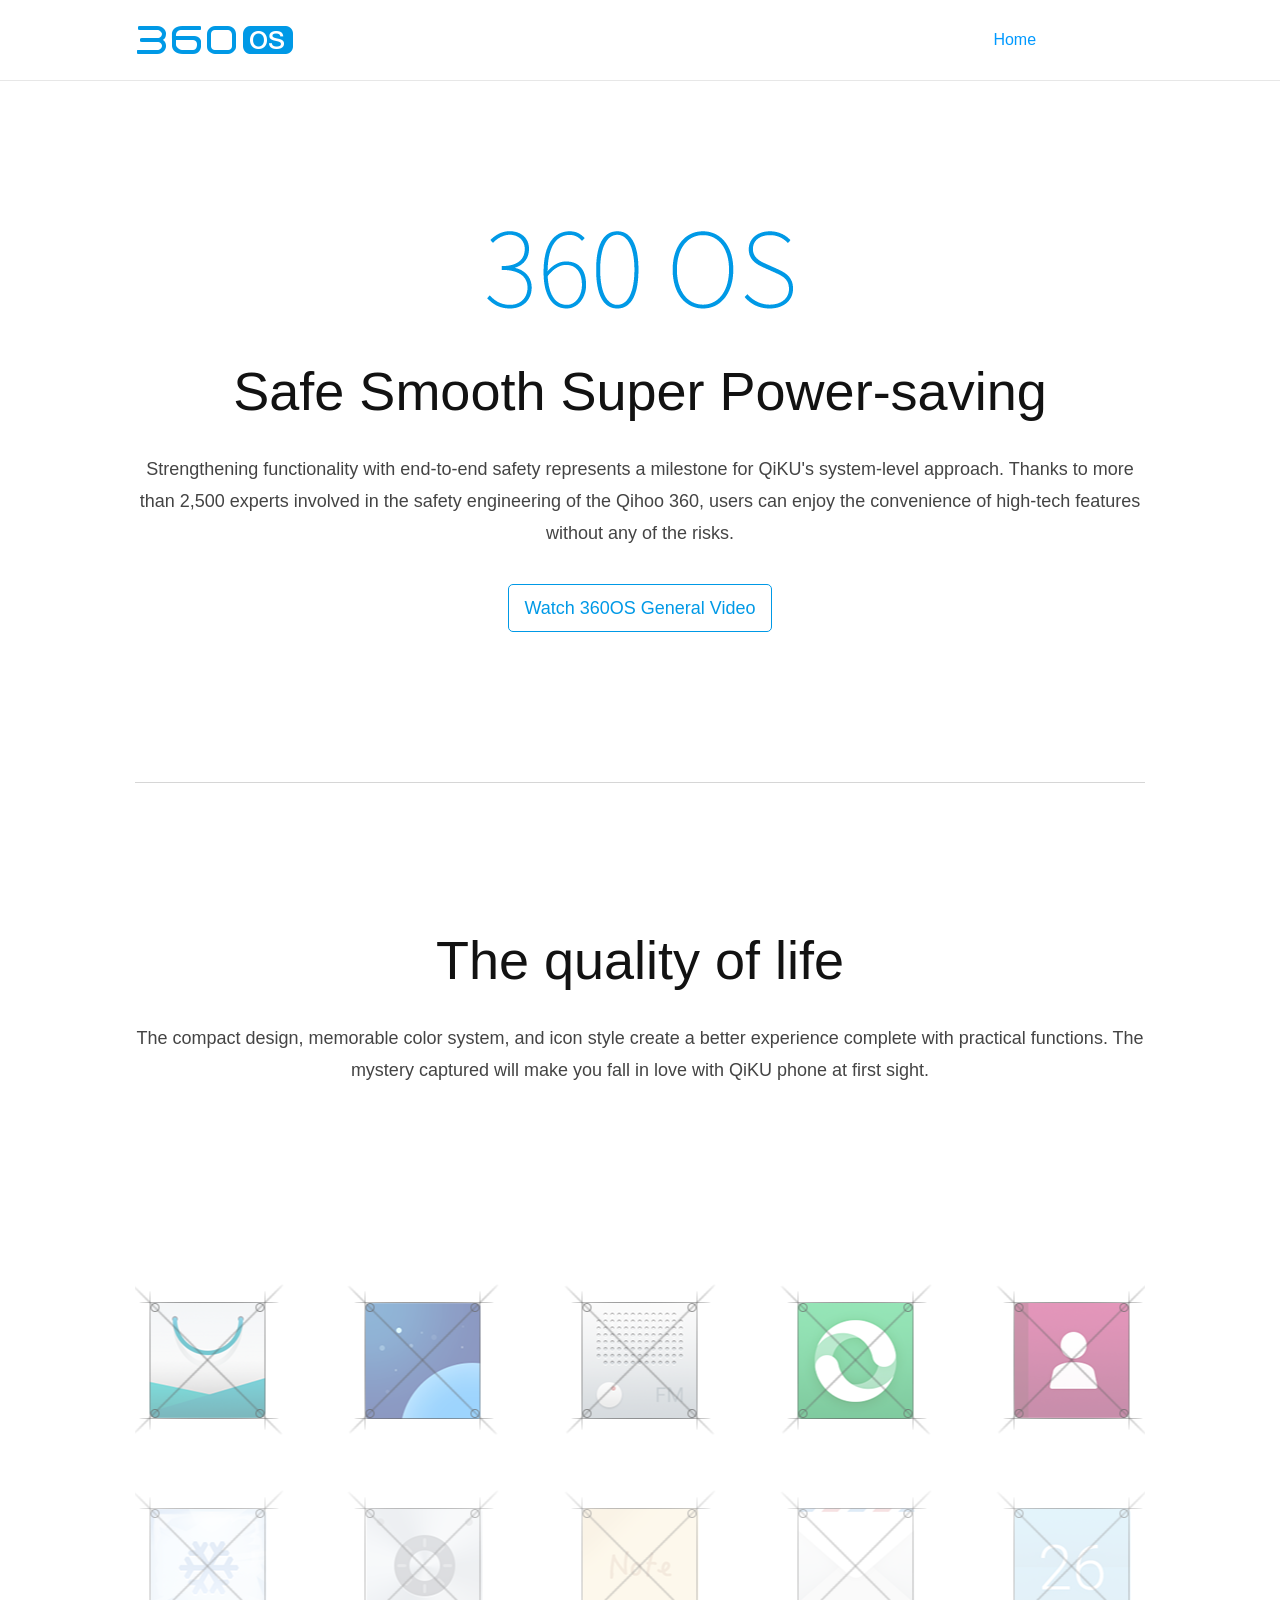
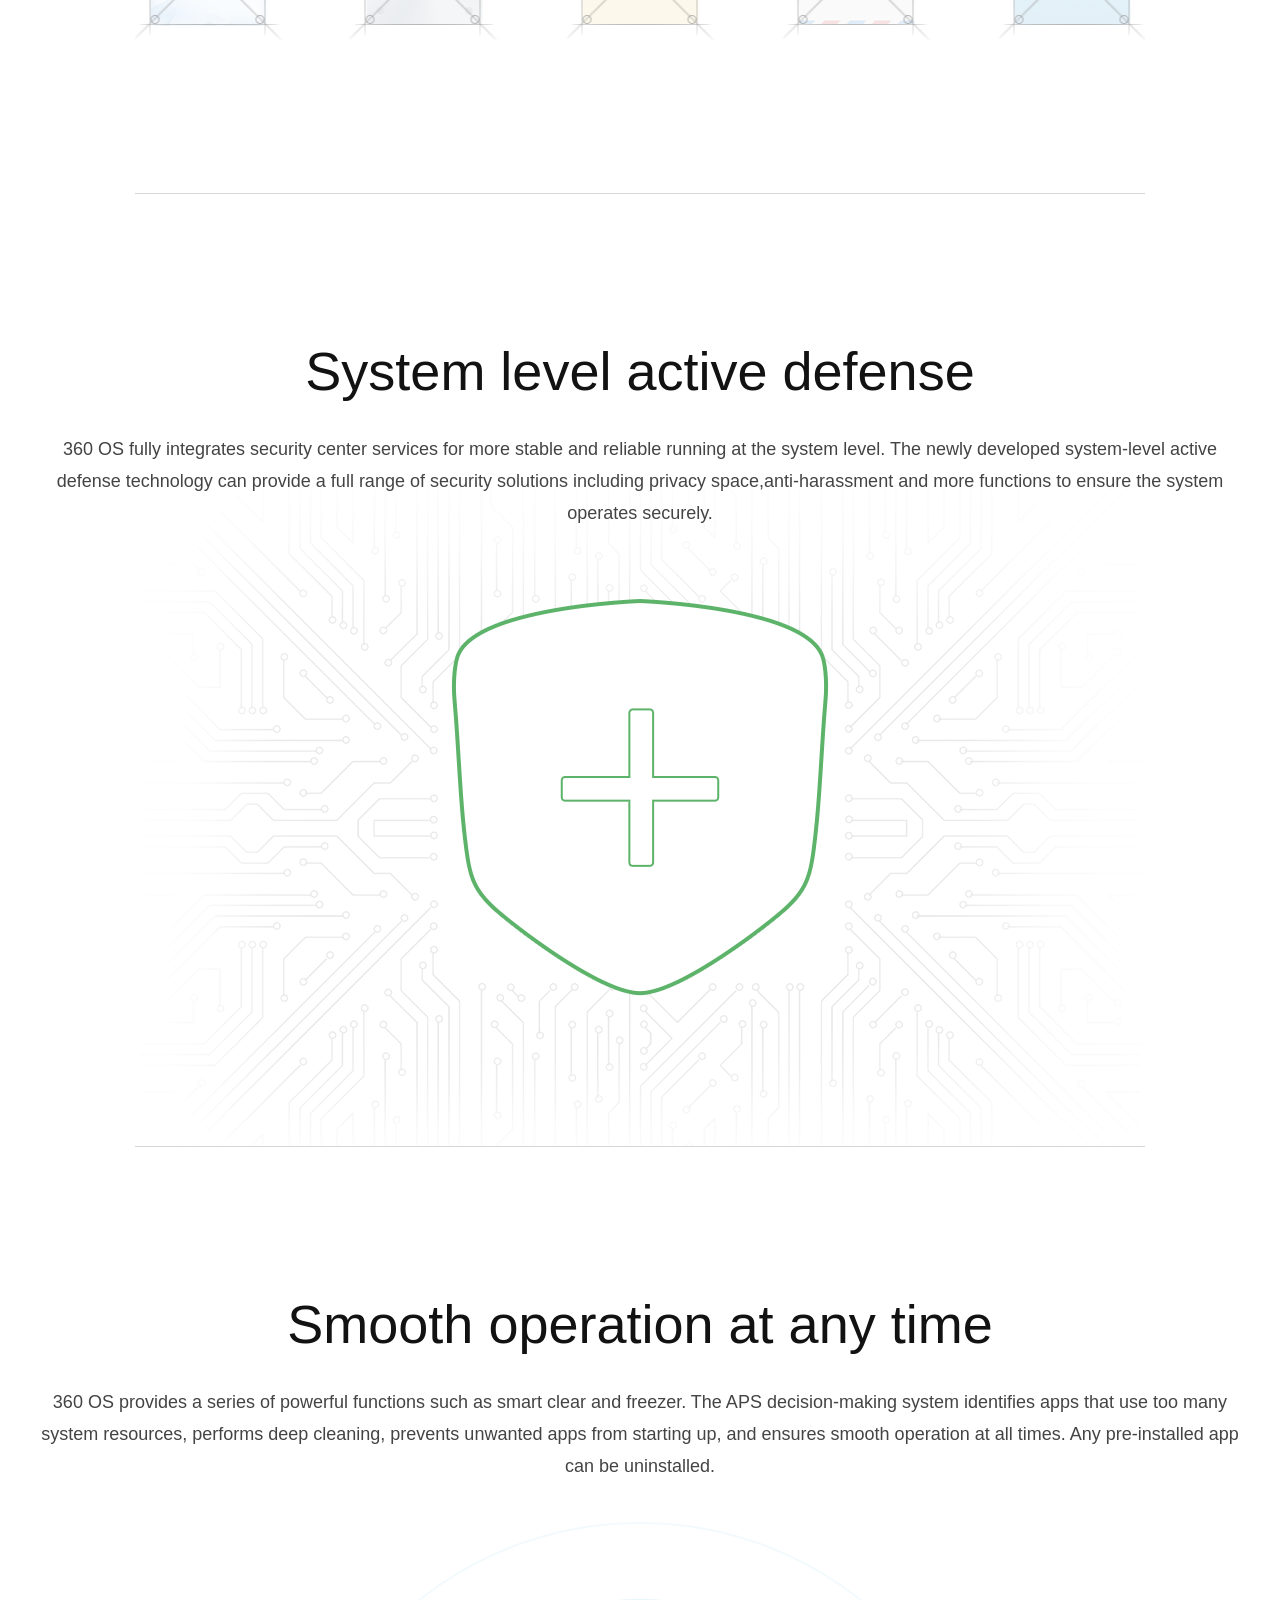
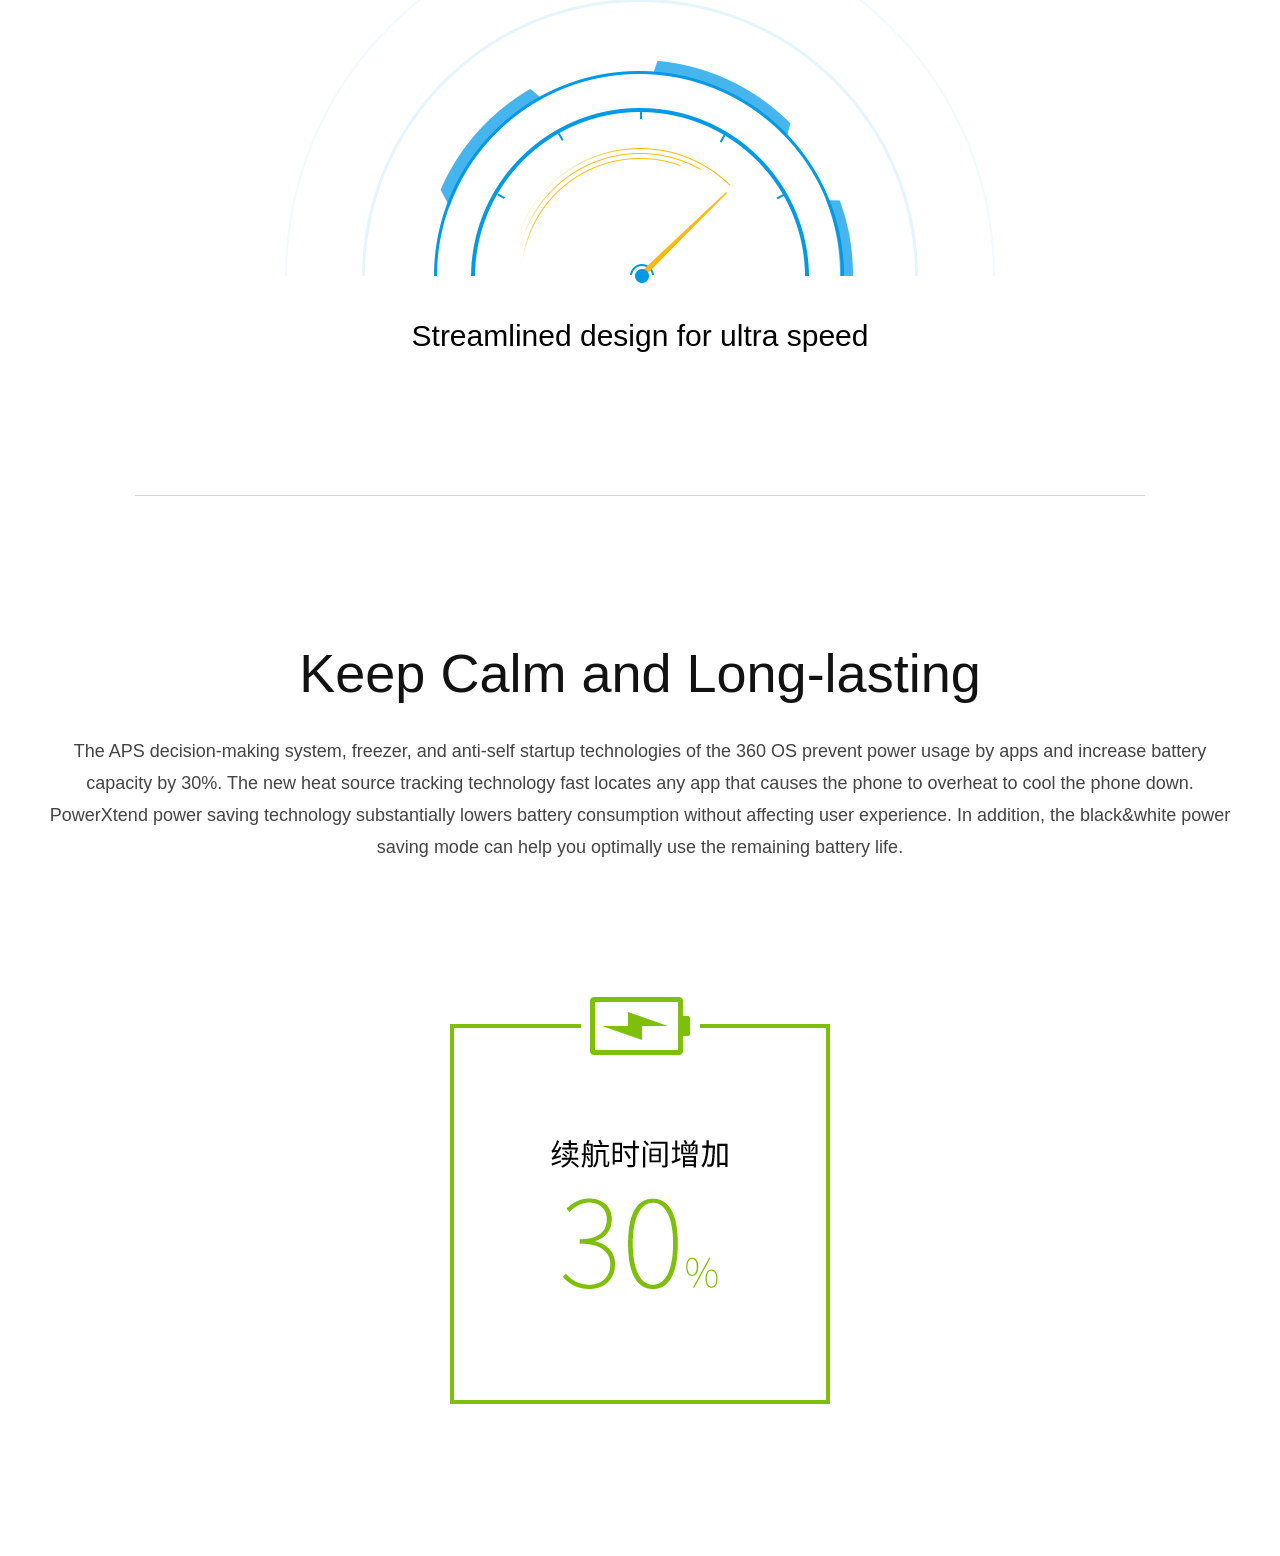
==== commit 45b8e3d0: "added changes" ====
--- a/360os.html
+++ b/360os.html
@@ -23,11 +23,7 @@
             <div class="head">
                 <a href="360os.html" class="logo"></a>
                 <ul class="head_nav">
-                    <!--<li class="current"><a href="360os.html">概述</a></li>
-                     <li><a href="design.html">设计</a></li>
-                    <li><a href="safe.html">安全</a></li>
-                    <li><a href="brisk.html">轻快</a></li>
-                    <li><a href="power.html">省电</a></li> -->
+                    <li><a style="color:#0099ff" href="/">Home</a></li>
                     <li><a href="../en/qikuterra.html" target="_blank">&nbsp;</a></li>
                     <li class="current"><a href="360os.html" class="current">&nbsp;</a></li>
                 </ul>
